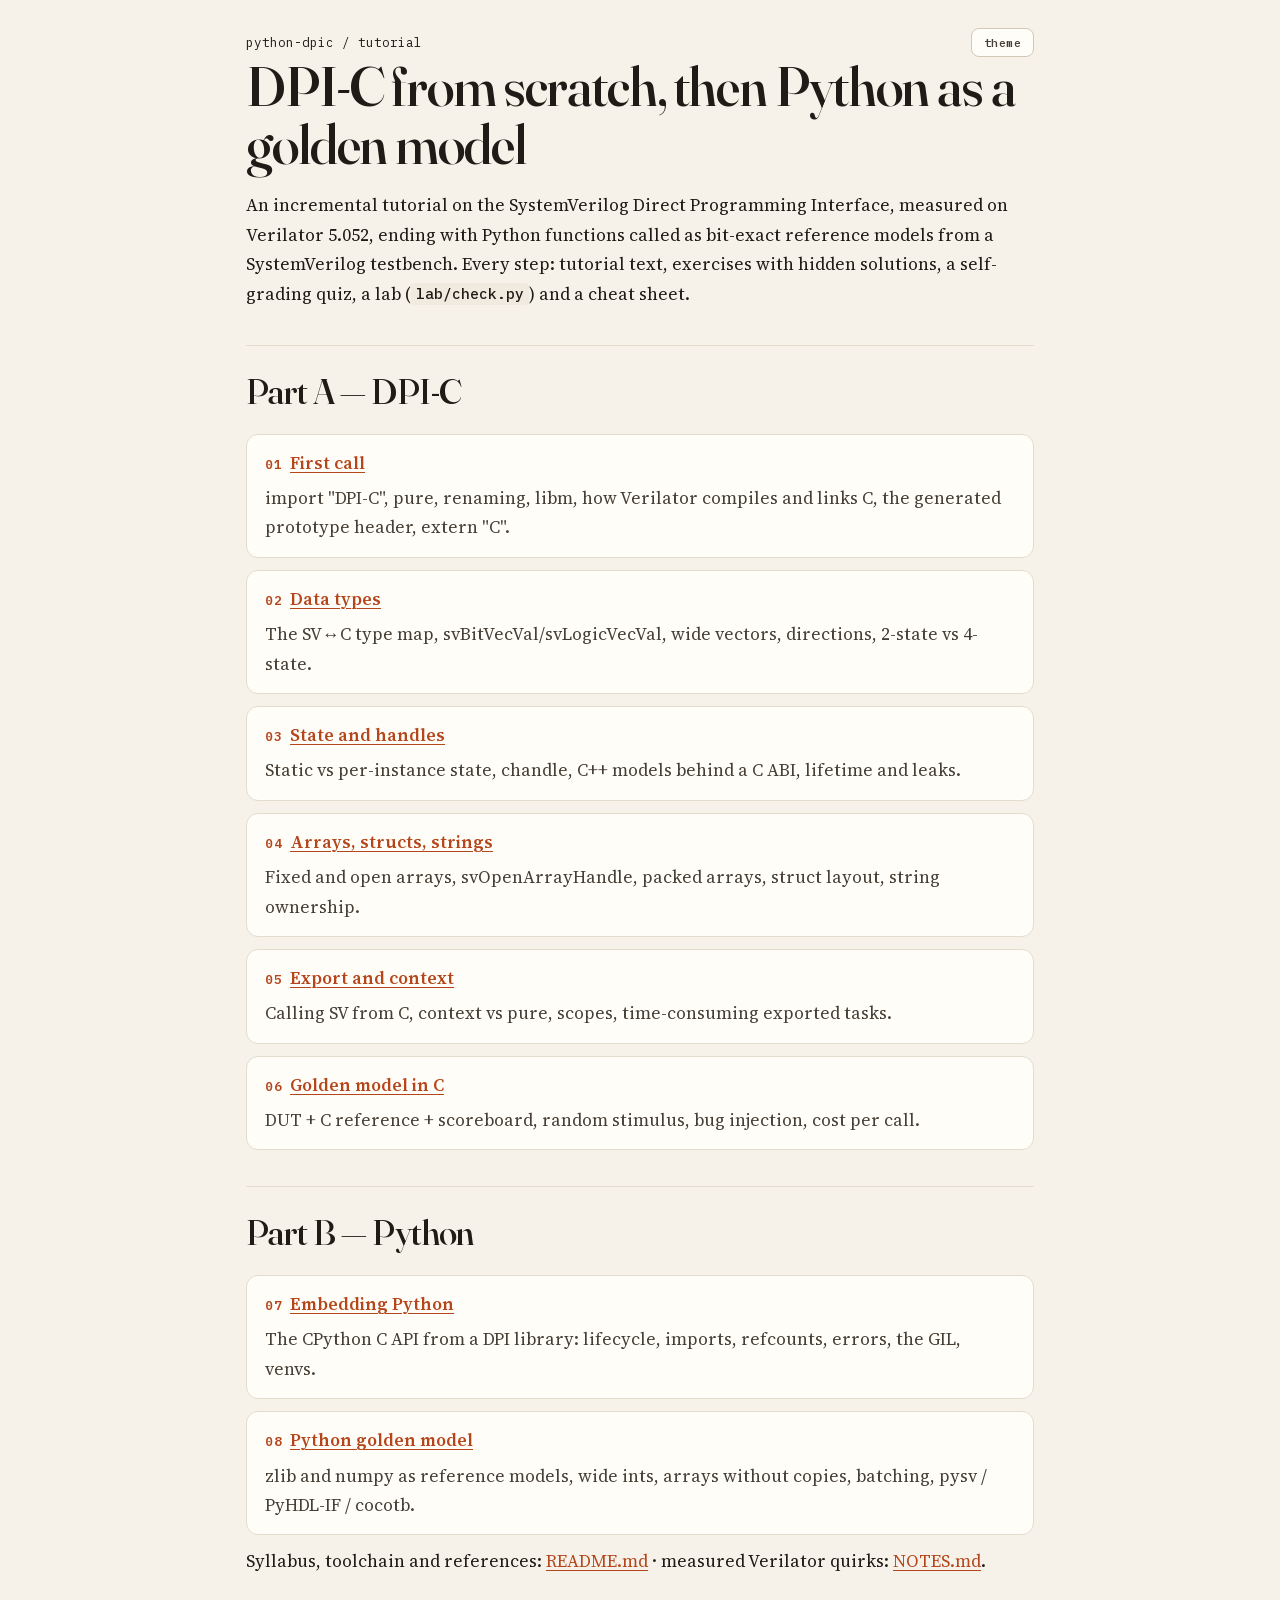
==== tutorial/index.html @ e1a7bfec "feat(tutorial): add incremental DPI-C and embedded Python golden model tutorial" ====
<!doctype html>
<html lang="en">
<head>
<meta charset="utf-8">
<meta name="viewport" content="width=device-width, initial-scale=1">
<title>DPI-C and Python</title>
<link rel="stylesheet" href="assets/guide.css">
<script>
try{var t=localStorage.getItem('theme');if(t)document.documentElement.dataset.theme=t}catch(e){}
function theme(){var r=document.documentElement,d=r.dataset.theme||(matchMedia('(prefers-color-scheme:dark)').matches?'dark':'light'),n=d==='dark'?'light':'dark';r.dataset.theme=n;try{localStorage.setItem('theme',n)}catch(e){}}
</script>
<style>
main{max-width:820px;margin:0 auto;padding:0 16px 64px}
.steps{list-style:none;padding:0;margin:0}
.steps li{border:1px solid var(--line);border-radius:12px;padding:14px 18px;margin:12px 0;background:var(--surface)}
.steps a{font-weight:600}
.steps .n{font-family:var(--font-mono);color:var(--acc);margin-right:8px}
.steps p{margin:6px 0 0;color:var(--ink-2)}
h2.part{margin-top:36px}
</style>
</head>
<body>
<main>
<div class="top"><span>python-dpic / tutorial</span><button type="button" onclick="theme()">theme</button></div>
<h1>DPI-C from scratch, then Python as a golden model</h1>
<p>An incremental tutorial on the SystemVerilog Direct Programming Interface, measured on Verilator 5.052,
ending with Python functions called as bit-exact reference models from a SystemVerilog testbench.
Every step: tutorial text, exercises with hidden solutions, a self-grading quiz, a lab
(<code>lab/check.py</code>) and a cheat sheet.</p>

<h2 class="part">Part A — DPI-C</h2>
<ol class="steps">
<li><span class="n">01</span><a href="01_first_call/guide.html">First call</a><p>import "DPI-C", pure, renaming, libm, how Verilator compiles and links C, the generated prototype header, extern "C".</p></li>
<li><span class="n">02</span><a href="02_data_types/guide.html">Data types</a><p>The SV↔C type map, svBitVecVal/svLogicVecVal, wide vectors, directions, 2-state vs 4-state.</p></li>
<li><span class="n">03</span><a href="03_state_and_handles/guide.html">State and handles</a><p>Static vs per-instance state, chandle, C++ models behind a C ABI, lifetime and leaks.</p></li>
<li><span class="n">04</span><a href="04_arrays_structs_strings/guide.html">Arrays, structs, strings</a><p>Fixed and open arrays, svOpenArrayHandle, packed arrays, struct layout, string ownership.</p></li>
<li><span class="n">05</span><a href="05_export_and_context/guide.html">Export and context</a><p>Calling SV from C, context vs pure, scopes, time-consuming exported tasks.</p></li>
<li><span class="n">06</span><a href="06_golden_model_c/guide.html">Golden model in C</a><p>DUT + C reference + scoreboard, random stimulus, bug injection, cost per call.</p></li>
</ol>

<h2 class="part">Part B — Python</h2>
<ol class="steps">
<li><span class="n">07</span><a href="07_embedding_python/guide.html">Embedding Python</a><p>The CPython C API from a DPI library: lifecycle, imports, refcounts, errors, the GIL, venvs.</p></li>
<li><span class="n">08</span><a href="08_python_golden_model/guide.html">Python golden model</a><p>zlib and numpy as reference models, wide ints, arrays without copies, batching, pysv / PyHDL-IF / cocotb.</p></li>
</ol>

<p>Syllabus, toolchain and references: <a href="README.md">README.md</a> · measured Verilator quirks: <a href="NOTES.md">NOTES.md</a>.</p>
</main>
</body>
</html>
---- tutorial/assets/guide.css ----
/* tutorial/assets/guide.css — shared visual system for the guides (copied from dd_work/study/assets) */
@import url('fonts/fonts.css');

/* ---------- tokens ---------- */
:root{
  --font-body:"Source Serif 4","Iowan Old Style","Palatino Linotype",Georgia,serif;
  --font-display:"Fraunces","Iowan Old Style",Georgia,serif;
  --font-mono:"IBM Plex Mono",ui-monospace,"SF Mono",Menlo,monospace;
  --font-dg:system-ui,-apple-system,"Segoe UI",Roboto,sans-serif;

  --bg:#f6f2ea; --surface:#fffdf8; --surface-2:#f0eadf; --ink:#1f1b16; --ink-2:#463f35; --muted:#776e61;
  --line:#e4dccd; --line-2:#d2c8b5;
  --acc:#b5461b; --acc-soft:#f5e1d3; --on-acc:#fffaf4;
  --trap:#b3261e; --trap-soft:#fae6e3;
  --fpga:#0e7065; --fpga-soft:#dcefeb;
  --asic:#3a4aa6; --asic-soft:#e4e7f6;
  --err:#8a6000; --err-soft:#f5ead0;
  /* diagrams */
  --d-ink:#3b352d; --d-fill:#fffdf8; --d-reg:#ece3d2; --d-acc:var(--acc); --d-acc-soft:var(--acc-soft);
  --d-2:var(--fpga); --d-2-soft:var(--fpga-soft); --d-3:var(--asic); --d-3-soft:var(--asic-soft);
  color-scheme:light;
}
@media (prefers-color-scheme:dark){
  :root:not([data-theme="light"]){
    --bg:#13110e; --surface:#1b1814; --surface-2:#231f1a; --ink:#ede6d9; --ink-2:#cfc5b4; --muted:#9a9080;
    --line:#2d2822; --line-2:#3c352c;
    --acc:#f08b5b; --acc-soft:#3b2417; --on-acc:#1a120c;
    --trap:#ff8f84; --trap-soft:#3a1916;
    --fpga:#5fc7b7; --fpga-soft:#12302b;
    --asic:#a3afff; --asic-soft:#1e2242;
    --err:#e6b54e; --err-soft:#33280f;
    --d-ink:#d8cfbf; --d-fill:#1b1814; --d-reg:#2e2820;
    color-scheme:dark;
  }
}
:root[data-theme="dark"]{
  --bg:#13110e; --surface:#1b1814; --surface-2:#231f1a; --ink:#ede6d9; --ink-2:#cfc5b4; --muted:#9a9080;
  --line:#2d2822; --line-2:#3c352c;
  --acc:#f08b5b; --acc-soft:#3b2417; --on-acc:#1a120c;
  --trap:#ff8f84; --trap-soft:#3a1916;
  --fpga:#5fc7b7; --fpga-soft:#12302b;
  --asic:#a3afff; --asic-soft:#1e2242;
  --err:#e6b54e; --err-soft:#33280f;
  --d-ink:#d8cfbf; --d-fill:#1b1814; --d-reg:#2e2820;
  color-scheme:dark;
}

/* ---------- base ---------- */
*{box-sizing:border-box}
html{scroll-behavior:smooth;scroll-padding-top:20px;-webkit-text-size-adjust:100%}
body{margin:0;background:var(--bg);color:var(--ink);font:400 17.5px/1.68 var(--font-body);
  font-optical-sizing:auto;text-rendering:optimizeLegibility;-webkit-font-smoothing:antialiased}
a{color:var(--acc);text-decoration-thickness:1px;text-underline-offset:3px}
a:hover{text-decoration-thickness:2px}
::selection{background:var(--acc-soft)}
b,strong{font-weight:620}
em{font-style:italic}
hr{border:0;border-top:1px solid var(--line);margin:48px 0}

/* ---------- layout ---------- */
.page{max-width:1180px;margin:0 auto;padding:0 16px 120px;display:grid;grid-template-columns:minmax(0,1fr)}
main{min-width:0;max-width:760px;width:100%;margin:0 auto}
@media (min-width:1100px){
  .page{grid-template-columns:232px minmax(0,760px);column-gap:72px;justify-content:center;padding-top:0}
  main{margin:0}
}

/* table of contents: <details class="toc"> — sticky on desktop, collapsible on mobile */
.toc{margin:20px 0 8px;border:1px solid var(--line);border-radius:12px;background:var(--surface);font-family:var(--font-mono);font-size:12.5px}
.toc>summary{list-style:none;cursor:pointer;padding:12px 16px;color:var(--ink-2);font-weight:600;letter-spacing:.08em;text-transform:uppercase;display:flex;justify-content:space-between}
.toc>summary::-webkit-details-marker{display:none}
.toc>summary::after{content:"+";color:var(--acc)}
.toc[open]>summary::after{content:"−"}
.toc nav{padding:0 16px 14px}
.toc ol{list-style:none;margin:0;padding:0}
.toc li{margin:0}
.toc a{display:block;padding:4px 0 4px 10px;border-left:2px solid transparent;color:var(--muted);text-decoration:none;line-height:1.35}
.toc a:hover{color:var(--ink)}
.toc a.on{color:var(--acc);border-left-color:var(--acc)}
.toc ol ol a{padding-left:22px;font-size:11.8px}
.toc .grp{margin-top:12px;padding-left:10px;color:var(--ink-2);font-weight:600;letter-spacing:.06em;text-transform:uppercase;font-size:11px}
@media (min-width:1100px){
  .toc{position:sticky;top:28px;align-self:start;max-height:calc(100vh - 56px);overflow:auto;margin-top:96px;
    border:0;background:transparent;scrollbar-width:thin}
  .toc[open]>summary{display:none}
  .toc nav{padding:0}
}

/* ---------- header ---------- */
.top{display:flex;justify-content:space-between;align-items:center;gap:12px;padding:28px 0 0;font-family:var(--font-mono);font-size:12.5px}
.top a{color:var(--muted);text-decoration:none}
.top a:hover{color:var(--acc)}
.kicker{font-family:var(--font-mono);font-size:12px;letter-spacing:.14em;text-transform:uppercase;color:var(--acc);margin:72px 0 14px}
h1{font-family:var(--font-display);font-weight:520;font-size:clamp(38px,6vw,56px);line-height:1.04;letter-spacing:-.02em;margin:0 0 18px;font-variation-settings:"opsz" 144}
.deck{font-size:20px;line-height:1.5;color:var(--ink-2);font-style:italic;margin:0 0 22px;max-width:62ch}
.meta{font-family:var(--font-mono);font-size:12.5px;color:var(--muted);display:flex;flex-wrap:wrap;gap:6px 18px;margin:0 0 8px}

/* ---------- headings ---------- */
h2{font-family:var(--font-display);font-weight:500;font-size:clamp(28px,4vw,36px);line-height:1.1;letter-spacing:-.015em;
  margin:104px 0 22px;padding-top:26px;border-top:1px solid var(--line);font-variation-settings:"opsz" 96}
h2 .no{display:block;font-family:var(--font-mono);font-size:12px;font-weight:500;letter-spacing:.14em;color:var(--acc);margin-bottom:10px;text-transform:uppercase}
h3{font-family:var(--font-display);font-weight:540;font-size:24px;line-height:1.2;letter-spacing:-.01em;margin:60px 0 12px;font-variation-settings:"opsz" 48}
h3 .no{font-family:var(--font-mono);font-size:13px;color:var(--acc);font-weight:500;margin-right:10px;letter-spacing:.04em}
h4{font-family:var(--font-mono);font-size:12.5px;font-weight:600;letter-spacing:.1em;text-transform:uppercase;color:var(--ink-2);margin:34px 0 8px}
p{margin:0 0 16px}
.lead{font-size:19.5px;line-height:1.6;color:var(--ink)}
.lead::first-letter{font-family:var(--font-display);float:left;font-size:3.3em;line-height:.9;padding:6px 10px 0 0;color:var(--acc)}
.muted{color:var(--muted)}
ul,ol{padding-left:1.35em;margin:0 0 16px}
li{margin:4px 0}
li::marker{color:var(--muted)}

/* ---------- code ---------- */
code{font:500 .84em/1.4 var(--font-mono);background:var(--surface-2);border-radius:4px;padding:.1em .35em}
pre{font:13.5px/1.55 var(--font-mono);background:var(--surface);border:1px solid var(--line);border-radius:10px;padding:16px 18px;overflow-x:auto;margin:18px 0}
pre code{background:none;padding:0;font:inherit}

/* ---------- KaTeX ---------- */
.katex{font-size:1.06em}
.katex-display{margin:20px 0;padding:6px 2px;overflow-x:auto;overflow-y:hidden;text-align:center}
.katex-display>.katex{text-align:center}
.eq{background:var(--surface);border:1px solid var(--line);border-radius:12px;padding:6px 18px;margin:22px 0}
.eq .katex-display{margin:10px 0}
.eq .read{font-size:15.5px;color:var(--ink-2);border-top:1px dashed var(--line-2);padding:10px 0 8px;margin:0}

/* ---------- callouts ---------- */
.callout,p.hv{position:relative;margin:24px 0;padding:16px 20px 14px;border-radius:0 12px 12px 0;border-left:3px solid var(--c,var(--acc));background:var(--c-soft,var(--acc-soft))}
.callout::before,p.hv::before{content:var(--c-label,"Key idea");display:block;font-family:var(--font-mono);font-size:11px;font-weight:600;
  letter-spacing:.14em;text-transform:uppercase;color:var(--c,var(--acc));margin-bottom:6px}
.callout>:last-child{margin-bottom:0}
.callout.hv,p.hv{--c:var(--acc);--c-soft:var(--acc-soft);--c-label:"Key idea"}
.callout.trap{--c:var(--trap);--c-soft:var(--trap-soft);--c-label:"Pitfall"}
.callout.fpga{--c:var(--fpga);--c-soft:var(--fpga-soft);--c-label:"In FPGA"}
.callout.asic{--c:var(--asic);--c-soft:var(--asic-soft);--c-label:"In ASIC"}
.callout.errata{--c:var(--err);--c-soft:var(--err-soft);--c-label:"Book erratum"}
.callout.note{--c:var(--muted);--c-soft:var(--surface-2);--c-label:"Note"}

/* ---------- cards and answers ---------- */
.q{background:var(--surface);border:1px solid var(--line);border-radius:14px;padding:20px 24px;margin:16px 0}
.q>p:first-child{margin-top:0}
.q>:last-child{margin-bottom:0}
.n{font-family:var(--font-mono);font-size:13px;font-weight:600;color:var(--acc);margin-right:10px;letter-spacing:.04em}
details{margin-top:12px}
main details>summary{cursor:pointer;display:inline-flex;align-items:center;gap:8px;padding:5px 14px 5px 12px;border-radius:999px;border:1px solid var(--line-2);
  color:var(--ink-2);font:500 12.5px/1.6 var(--font-mono);letter-spacing:.04em;list-style:none;user-select:none;transition:background .15s,color .15s,border-color .15s}
main details>summary::-webkit-details-marker{display:none}
main details>summary::before{content:"";width:6px;height:6px;border-right:1.5px solid currentColor;border-bottom:1.5px solid currentColor;transform:rotate(-45deg);transition:transform .15s}
main details>summary:hover{border-color:var(--acc);color:var(--acc)}
main details[open]>summary{background:var(--acc);border-color:var(--acc);color:var(--on-acc)}
main details[open]>summary::before{transform:rotate(45deg)}
.a{background:var(--surface-2);border-radius:10px;padding:16px 20px;margin-top:12px;animation:reveal .22s ease}
.a>:last-child{margin-bottom:0}
@keyframes reveal{from{opacity:0;transform:translateY(-3px)}to{opacity:1}}
@media (prefers-reduced-motion:reduce){.a{animation:none}html{scroll-behavior:auto}}

.tools{display:flex;gap:8px;flex-wrap:wrap;margin:18px 0 0}
button{font:500 12px var(--font-mono);letter-spacing:.04em;background:var(--surface);border:1px solid var(--line-2);color:var(--ink-2);border-radius:8px;padding:6px 12px;cursor:pointer}
button:hover{border-color:var(--acc);color:var(--acc)}

/* ---------- tables ---------- */
.tbl{overflow-x:auto;margin:18px 0 22px;border:1px solid var(--line);border-radius:12px;background:var(--surface)}
table{border-collapse:collapse;width:100%;font-size:15px;line-height:1.45}
th,td{padding:9px 12px;text-align:left;vertical-align:top;border-bottom:1px solid var(--line)}
tr:last-child td{border-bottom:0}
th{font:600 11.5px/1.4 var(--font-mono);letter-spacing:.08em;text-transform:uppercase;color:var(--muted);background:var(--surface-2)}
td.num,th.num{text-align:right;font-variant-numeric:tabular-nums}
.tag{display:inline-block;font:600 11px/1.6 var(--font-mono);letter-spacing:.06em;padding:0 7px;border-radius:5px;white-space:nowrap;background:var(--surface-2);color:var(--ink-2)}
.tag.deep{background:var(--acc);color:var(--on-acc)}
.tag.skim{background:var(--acc-soft);color:var(--acc)}
.tag.ref{background:var(--asic-soft);color:var(--asic)}
.tag.skip{color:var(--muted)}

/* ---------- figures / SVG ---------- */
figure.fig{margin:34px 0 30px}
figure.fig>svg{display:block;width:100%;height:auto;max-width:var(--w,100%);margin:0 auto}
figure.fig figcaption{margin-top:12px;font-size:14.5px;line-height:1.5;color:var(--muted)}
figure.fig figcaption b{font:600 12px var(--font-mono);letter-spacing:.02em;color:var(--ink-2);margin-right:8px}
@media (min-width:1100px){figure.fig.wide{margin-left:-40px;margin-right:-40px}}
@media (max-width:640px){figure.fig.wide{overflow-x:auto;-webkit-overflow-scrolling:touch}figure.fig.wide>svg{min-width:600px}figure.fig.wide figcaption{position:sticky;left:0;max-width:calc(100vw - 32px)}}

svg.dg{font-family:var(--font-dg);font-size:13px;color:var(--d-ink);overflow:visible}
.dg text{fill:var(--d-ink)}
.dg .lbl{font-size:14px;font-weight:600;text-anchor:middle;dominant-baseline:central}
.dg .t{font:500 12px var(--font-mono);fill:var(--muted)}
.dg .note{font-size:12.5px;fill:var(--muted)}
.dg .ttl{font:600 11.5px var(--font-mono);letter-spacing:.06em;fill:var(--muted)}
.dg .mid{text-anchor:middle}
.dg .end{text-anchor:end}
.dg .cen{dominant-baseline:central}
.dg .hotx{fill:var(--d-acc);font-weight:600}
.dg .node{fill:var(--d-fill);stroke:var(--d-ink);stroke-width:1.5}
.dg .node.hot{fill:var(--d-acc-soft);stroke:var(--d-acc);stroke-width:2.2}
.dg .box{fill:var(--d-fill);stroke:var(--d-ink);stroke-width:1.3}
.dg .box.soft{fill:var(--surface-2);stroke:var(--line-2)}
.dg .box.hot{fill:var(--d-acc-soft);stroke:var(--d-acc);stroke-width:2}
.dg .reg{fill:var(--d-reg);stroke:var(--d-ink);stroke-width:1.3}
.dg .reg.hot{stroke:var(--d-acc);stroke-width:2}
.dg .e{fill:none;stroke:var(--d-ink);stroke-width:1.4}
.dg .e.hot{stroke:var(--d-acc);stroke-width:2.3}
.dg .e.dash{stroke-dasharray:5 4}
.dg .e.faint{stroke:var(--line-2)}
.dg .dot{fill:var(--d-ink)}
.dg .dot.hot{fill:var(--d-acc)}
.dg .grid{stroke:var(--line);stroke-width:1}
.dg .s0{fill:var(--d-acc-soft);stroke:var(--d-acc)}
.dg .s1{fill:var(--d-2-soft);stroke:var(--d-2)}
.dg .s2{fill:var(--d-3-soft);stroke:var(--d-3)}
.dg .ghost{fill:none;stroke:var(--line-2);stroke-dasharray:3 3}
.dg .c0{fill:var(--d-acc)} .dg .c1{fill:var(--d-2)} .dg .c2{fill:var(--d-3)}
.dg-defs{position:absolute;width:0;height:0;overflow:hidden}
.dg-defs .ah{fill:var(--d-ink)}
.dg-defs .ah-acc{fill:var(--d-acc)}
.dg-defs .ah-2{fill:var(--d-2)}

/* ---------- utilities ---------- */
.two{display:grid;gap:16px}
@media (min-width:700px){.two{grid-template-columns:1fr 1fr}}
.kbd{font-family:var(--font-mono);font-size:.85em}
.foot{margin-top:96px;padding-top:20px;border-top:1px solid var(--line);font-family:var(--font-mono);font-size:12px;color:var(--muted)}

/* ---------- timing / STA (STA diagram components) ---------- */
.dg .wv{fill:none;stroke:var(--d-ink);stroke-width:1.8}
.dg .wv.L,.dg .e.L{stroke:var(--d-2);stroke-width:1.8}
.dg .wv.C,.dg .e.C{stroke:var(--d-3);stroke-width:1.8}
.dg .bus{fill:var(--d-fill);stroke:var(--d-ink);stroke-width:1.4}
.dg .bus.new{fill:var(--d-2-soft);stroke:var(--d-2)}
.dg .xz{fill:var(--line-2);stroke:var(--muted);stroke-width:1;opacity:.7}
.dg .win{fill:var(--d-acc-soft);fill-opacity:.6;stroke:var(--d-acc);stroke-width:1;stroke-dasharray:3 2}
.dg .unc{fill:var(--surface-2);fill-opacity:.6;stroke:var(--muted);stroke-width:1;stroke-dasharray:2 2}
.dg .req{stroke:var(--d-acc);stroke-width:1.8;stroke-dasharray:6 3}
.dg .guide{stroke:var(--muted);stroke-width:1;stroke-dasharray:2 3;opacity:.8}
.dg .slk{stroke:var(--d-acc);stroke-width:1.8}
.dg .slk.bad{stroke:var(--trap)}
.dg .dimn{stroke:var(--muted);stroke-width:1.1}
.dg .Lx{fill:var(--d-2);font-weight:600}
.dg .Cx{fill:var(--d-3);font-weight:600}
.dg .badx{fill:var(--trap);font-weight:600}
.dg .reg.virt{stroke-dasharray:4 3;fill:none}
.dg .ckb{fill:var(--d-fill);stroke:var(--d-ink);stroke-width:1.3}
.dg .ckb.L{stroke:var(--d-2)}
.dg .ckb.C{stroke:var(--d-3)}
.dg .bar{fill:var(--d-3-soft);stroke:var(--d-3)}
.dg .bar.bad{fill:var(--trap-soft);stroke:var(--trap)}
.dg .brk{stroke:var(--bg);stroke-width:7}
.dg-defs .ah-3{fill:var(--d-3)}
.dg-defs .ah-bad{fill:var(--trap)}
.dg-defs .ah-mut{fill:var(--muted)}
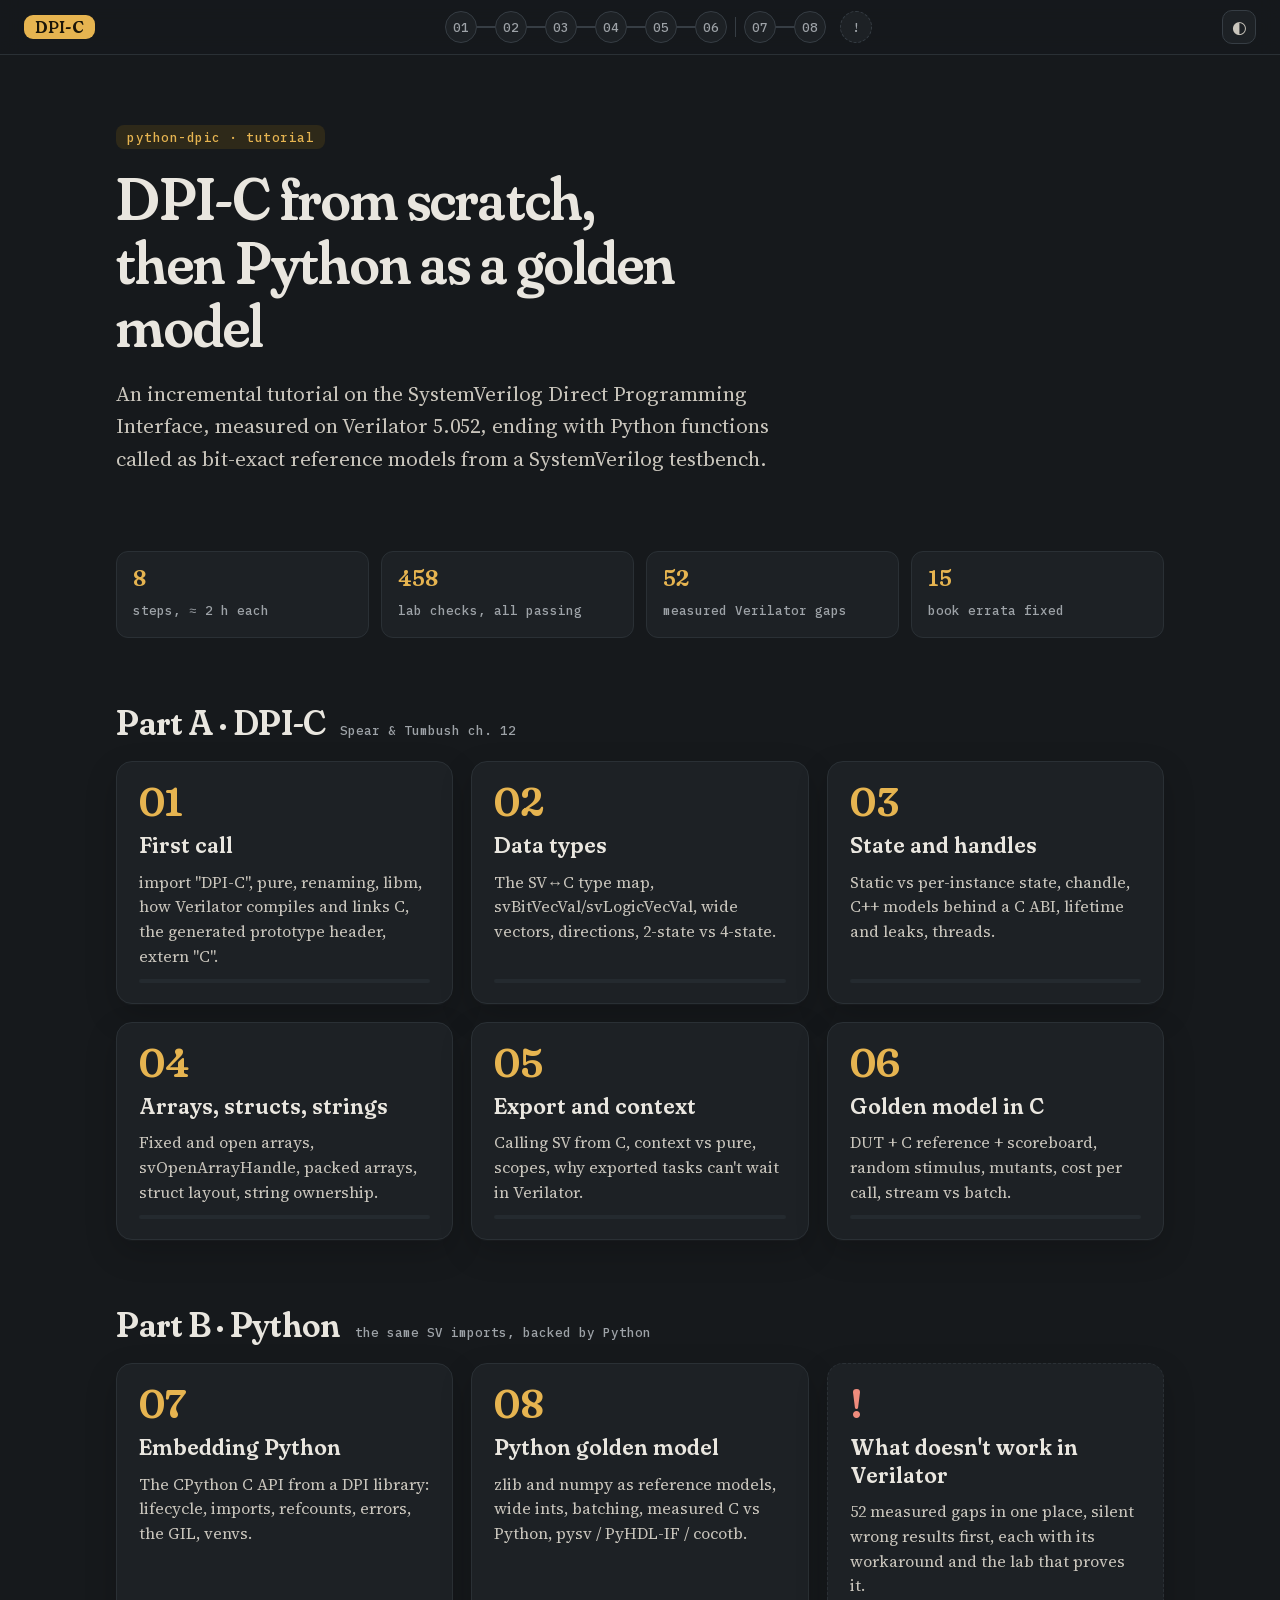
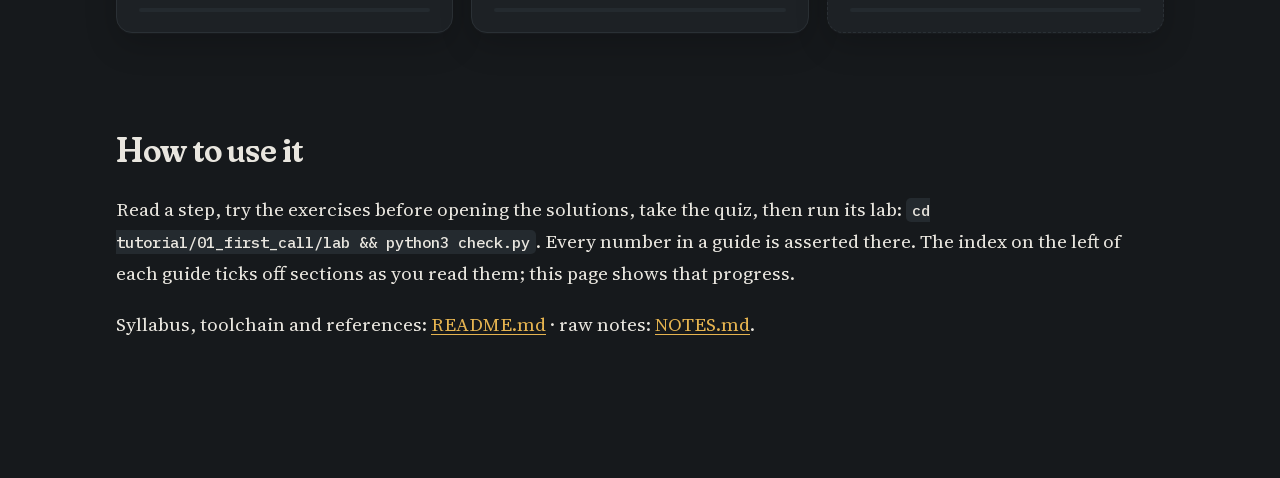
==== commit 23548dfe: "feat(tutorial): night-study design, Verilator gaps page and LRM review" ====
--- a/tutorial/index.html
+++ b/tutorial/index.html
@@ -5,46 +5,84 @@
 <meta name="viewport" content="width=device-width, initial-scale=1">
 <title>DPI-C and Python</title>
 <link rel="stylesheet" href="assets/guide.css">
-<script>
-try{var t=localStorage.getItem('theme');if(t)document.documentElement.dataset.theme=t}catch(e){}
-function theme(){var r=document.documentElement,d=r.dataset.theme||(matchMedia('(prefers-color-scheme:dark)').matches?'dark':'light'),n=d==='dark'?'light':'dark';r.dataset.theme=n;try{localStorage.setItem('theme',n)}catch(e){}}
-</script>
+<script>try{var t=localStorage.getItem('dpic-theme');if(t)document.documentElement.dataset.theme=t}catch(e){}</script>
+<script defer src="assets/guide.js"></script>
 <style>
-main{max-width:820px;margin:0 auto;padding:0 16px 64px}
-.steps{list-style:none;padding:0;margin:0}
-.steps li{border:1px solid var(--line);border-radius:12px;padding:14px 18px;margin:12px 0;background:var(--surface)}
-.steps a{font-weight:600}
-.steps .n{font-family:var(--font-mono);color:var(--acc);margin-right:8px}
-.steps p{margin:6px 0 0;color:var(--ink-2)}
-h2.part{margin-top:36px}
+.home{max-width:1080px;margin:0 auto;padding:0 16px 120px}
+.home .hero{padding:64px 0 24px}
+.home h1{max-width:16ch}
+.part{display:flex;align-items:baseline;gap:14px;margin:64px 0 18px}
+.part h2{margin:0}
+.part span{font:500 12.5px var(--font-mono);color:var(--muted)}
+.cards{display:grid;grid-template-columns:repeat(auto-fill,minmax(300px,1fr));gap:18px}
+.card{display:flex;flex-direction:column;gap:10px;padding:20px 22px;background:var(--surface);border:1px solid var(--line);border-radius:16px;
+  text-decoration:none;color:var(--ink);box-shadow:var(--shadow);transition:transform .15s,border-color .15s}
+.card:hover{transform:translateY(-3px);border-color:var(--acc)}
+.card .top{display:flex;justify-content:space-between;align-items:center;margin:0}
+.card .num{font:600 40px/1 var(--font-display);font-variation-settings:"SOFT" 100;color:var(--acc)}
+.card .pct{font:500 12px var(--font-mono);color:var(--muted)}
+.card .pct.done{color:var(--ok)}
+.card h3{margin:0;font-size:22px}
+.card p{margin:0;font-size:16px;line-height:1.55;color:var(--ink-2)}
+.card .bar{height:4px;border-radius:4px;background:var(--surface-2);overflow:hidden;margin-top:auto}
+.card .bar b{display:block;height:100%;width:0;background:var(--ok)}
+.card.gaps{border-style:dashed}
+.card.gaps .num{color:var(--trap)}
+.facts{display:grid;grid-template-columns:repeat(auto-fit,minmax(220px,1fr));gap:12px;margin:28px 0 0}
+.facts div{background:var(--surface);border:1px solid var(--line);border-radius:12px;padding:12px 16px}
+.facts b{display:block;font:600 22px var(--font-display);font-variation-settings:"SOFT" 100;color:var(--acc)}
+.facts span{font:500 12.5px var(--font-mono);color:var(--muted)}
+.how{margin-top:64px}
 </style>
 </head>
 <body>
-<main>
-<div class="top"><span>python-dpic / tutorial</span><button type="button" onclick="theme()">theme</button></div>
+<div class="home">
+<main style="max-width:none">
+<p class="kicker">python-dpic · tutorial</p>
 <h1>DPI-C from scratch, then Python as a golden model</h1>
-<p>An incremental tutorial on the SystemVerilog Direct Programming Interface, measured on Verilator 5.052,
-ending with Python functions called as bit-exact reference models from a SystemVerilog testbench.
-Every step: tutorial text, exercises with hidden solutions, a self-grading quiz, a lab
-(<code>lab/check.py</code>) and a cheat sheet.</p>
+<p class="deck">An incremental tutorial on the SystemVerilog Direct Programming Interface, measured on Verilator 5.052, ending with Python functions called as bit-exact reference models from a SystemVerilog testbench.</p>
+<div class="facts">
+  <div><b>8</b><span>steps, ≈ 2 h each</span></div>
+  <div><b>458</b><span>lab checks, all passing</span></div>
+  <div><b>52</b><span>measured Verilator gaps</span></div>
+  <div><b>15</b><span>book errata fixed</span></div>
+</div>
 
-<h2 class="part">Part A — DPI-C</h2>
-<ol class="steps">
-<li><span class="n">01</span><a href="01_first_call/guide.html">First call</a><p>import "DPI-C", pure, renaming, libm, how Verilator compiles and links C, the generated prototype header, extern "C".</p></li>
-<li><span class="n">02</span><a href="02_data_types/guide.html">Data types</a><p>The SV↔C type map, svBitVecVal/svLogicVecVal, wide vectors, directions, 2-state vs 4-state.</p></li>
-<li><span class="n">03</span><a href="03_state_and_handles/guide.html">State and handles</a><p>Static vs per-instance state, chandle, C++ models behind a C ABI, lifetime and leaks.</p></li>
-<li><span class="n">04</span><a href="04_arrays_structs_strings/guide.html">Arrays, structs, strings</a><p>Fixed and open arrays, svOpenArrayHandle, packed arrays, struct layout, string ownership.</p></li>
-<li><span class="n">05</span><a href="05_export_and_context/guide.html">Export and context</a><p>Calling SV from C, context vs pure, scopes, time-consuming exported tasks.</p></li>
-<li><span class="n">06</span><a href="06_golden_model_c/guide.html">Golden model in C</a><p>DUT + C reference + scoreboard, random stimulus, bug injection, cost per call.</p></li>
-</ol>
+<div class="part"><h2>Part A · DPI-C</h2><span>Spear &amp; Tumbush ch. 12</span></div>
+<div class="cards">
+  <a class="card" href="01_first_call/guide.html"><div class="top"><span class="num">01</span><span class="pct"></span></div><h3>First call</h3><p>import "DPI-C", pure, renaming, libm, how Verilator compiles and links C, the generated prototype header, extern "C".</p><div class="bar"><b></b></div></a>
+  <a class="card" href="02_data_types/guide.html"><div class="top"><span class="num">02</span><span class="pct"></span></div><h3>Data types</h3><p>The SV↔C type map, svBitVecVal/svLogicVecVal, wide vectors, directions, 2-state vs 4-state.</p><div class="bar"><b></b></div></a>
+  <a class="card" href="03_state_and_handles/guide.html"><div class="top"><span class="num">03</span><span class="pct"></span></div><h3>State and handles</h3><p>Static vs per-instance state, chandle, C++ models behind a C ABI, lifetime and leaks, threads.</p><div class="bar"><b></b></div></a>
+  <a class="card" href="04_arrays_structs_strings/guide.html"><div class="top"><span class="num">04</span><span class="pct"></span></div><h3>Arrays, structs, strings</h3><p>Fixed and open arrays, svOpenArrayHandle, packed arrays, struct layout, string ownership.</p><div class="bar"><b></b></div></a>
+  <a class="card" href="05_export_and_context/guide.html"><div class="top"><span class="num">05</span><span class="pct"></span></div><h3>Export and context</h3><p>Calling SV from C, context vs pure, scopes, why exported tasks can't wait in Verilator.</p><div class="bar"><b></b></div></a>
+  <a class="card" href="06_golden_model_c/guide.html"><div class="top"><span class="num">06</span><span class="pct"></span></div><h3>Golden model in C</h3><p>DUT + C reference + scoreboard, random stimulus, mutants, cost per call, stream vs batch.</p><div class="bar"><b></b></div></a>
+</div>
 
-<h2 class="part">Part B — Python</h2>
-<ol class="steps">
-<li><span class="n">07</span><a href="07_embedding_python/guide.html">Embedding Python</a><p>The CPython C API from a DPI library: lifecycle, imports, refcounts, errors, the GIL, venvs.</p></li>
-<li><span class="n">08</span><a href="08_python_golden_model/guide.html">Python golden model</a><p>zlib and numpy as reference models, wide ints, arrays without copies, batching, pysv / PyHDL-IF / cocotb.</p></li>
-</ol>
+<div class="part"><h2>Part B · Python</h2><span>the same SV imports, backed by Python</span></div>
+<div class="cards">
+  <a class="card" href="07_embedding_python/guide.html"><div class="top"><span class="num">07</span><span class="pct"></span></div><h3>Embedding Python</h3><p>The CPython C API from a DPI library: lifecycle, imports, refcounts, errors, the GIL, venvs.</p><div class="bar"><b></b></div></a>
+  <a class="card" href="08_python_golden_model/guide.html"><div class="top"><span class="num">08</span><span class="pct"></span></div><h3>Python golden model</h3><p>zlib and numpy as reference models, wide ints, batching, measured C vs Python, pysv / PyHDL-IF / cocotb.</p><div class="bar"><b></b></div></a>
+  <a class="card gaps" href="verilator_gaps.html"><div class="top"><span class="num">!</span><span class="pct"></span></div><h3>What doesn't work in Verilator</h3><p>52 measured gaps in one place, silent wrong results first, each with its workaround and the lab that proves it.</p><div class="bar"><b></b></div></a>
+</div>
 
-<p>Syllabus, toolchain and references: <a href="README.md">README.md</a> · measured Verilator quirks: <a href="NOTES.md">NOTES.md</a>.</p>
+<div class="how">
+<h2>How to use it</h2>
+<p>Read a step, try the exercises before opening the solutions, take the quiz, then run its lab: <code>cd tutorial/01_first_call/lab &amp;&amp; python3 check.py</code>. Every number in a guide is asserted there. The index on the left of each guide ticks off sections as you read them; this page shows that progress.</p>
+<p>Syllabus, toolchain and references: <a href="README.md">README.md</a> · raw notes: <a href="NOTES.md">NOTES.md</a>.</p>
+</div>
 </main>
+</div>
+<script>
+document.querySelectorAll('.card').forEach(function (c) {
+  var href = c.getAttribute('href'), parts = href.split('/'), key = 'dpic-seen:' + (parts.length > 1 ? parts[0] : 'tutorial') + '/' + parts[parts.length - 1];
+  var seen = {}; try { seen = JSON.parse(localStorage.getItem(key) || '{}') || {}; } catch (e) {}
+  var total = 0; try { total = +localStorage.getItem(key.replace('dpic-seen:', 'dpic-total:')) || 0; } catch (e) {}
+  var n = Object.keys(seen).length;
+  if (!n || !total) return;
+  var pct = Math.min(100, Math.round(100 * n / total));
+  c.querySelector('.bar b').style.width = pct + '%';
+  var p = c.querySelector('.pct'); p.textContent = pct >= 100 ? 'read ✓' : pct + '% read'; if (pct >= 100) p.classList.add('done');
+});
+</script>
 </body>
 </html>
--- a/tutorial/assets/guide.css
+++ b/tutorial/assets/guide.css
@@ -1,202 +1,244 @@
-/* tutorial/assets/guide.css — shared visual system for the guides (copied from dd_work/study/assets) */
+/* tutorial/assets/guide.css — "Night study" visual system (dark first, light on toggle).
+   Fraunces Soft headings, Source Serif 4 body, IBM Plex Mono code; slate surfaces, amber as the only strong accent.
+   Works with the guide markup (toc, kicker/h1/deck, h2 .no, .q, details/.a, callouts, .tbl, figure.fig, svg.dg)
+   and with the chrome that guide.js injects (top bar, hero number, code headers, pager). */
 @import url('fonts/fonts.css');
-
-/* ---------- tokens ---------- */
+@import url('fonts/fraunces-soft.css');
+
+/* ---------- tokens: dark is the default ---------- */
 :root{
-  --font-body:"Source Serif 4","Iowan Old Style","Palatino Linotype",Georgia,serif;
-  --font-display:"Fraunces","Iowan Old Style",Georgia,serif;
+  --font-body:"Source Serif 4","Iowan Old Style",Georgia,serif;
+  --font-display:"Fraunces Soft","Fraunces",Georgia,serif;
   --font-mono:"IBM Plex Mono",ui-monospace,"SF Mono",Menlo,monospace;
-  --font-dg:system-ui,-apple-system,"Segoe UI",Roboto,sans-serif;
-
-  --bg:#f6f2ea; --surface:#fffdf8; --surface-2:#f0eadf; --ink:#1f1b16; --ink-2:#463f35; --muted:#776e61;
-  --line:#e4dccd; --line-2:#d2c8b5;
-  --acc:#b5461b; --acc-soft:#f5e1d3; --on-acc:#fffaf4;
-  --trap:#b3261e; --trap-soft:#fae6e3;
-  --fpga:#0e7065; --fpga-soft:#dcefeb;
-  --asic:#3a4aa6; --asic-soft:#e4e7f6;
-  --err:#8a6000; --err-soft:#f5ead0;
-  /* diagrams */
-  --d-ink:#3b352d; --d-fill:#fffdf8; --d-reg:#ece3d2; --d-acc:var(--acc); --d-acc-soft:var(--acc-soft);
+  --font-dg:"IBM Plex Mono",ui-monospace,monospace;
+
+  --bg:#16191c; --surface:#1d2125; --surface-2:#242a2f; --ink:#e9e6df; --ink-2:#c9c5bc; --muted:#9ea3a8;
+  --line:#2a3035; --line-2:#363d44;
+  --acc:#e6b450; --acc-soft:#2e2919; --on-acc:#1a1508; --hl:rgba(230,180,80,.25);
+  --trap:#ef8c7d; --trap-soft:#2b1e1d;
+  --fpga:#5fbfae; --fpga-soft:#182725;
+  --asic:#9db4ff; --asic-soft:#1c2436;
+  --err:#f2a65a; --err-soft:#2d2216;
+  --ok:#5fbfae; --bad:#ef8c7d;
+  --code-bg:#272822; --code-head:#1e1f1c; --code-ink:#f8f8f2; --code-k:#f92672; --code-c:#75715e; --code-line:#3a3b34;
+  --d-ink:#d4d0c7; --d-fill:#1d2125; --d-reg:#272d33; --d-acc:var(--acc); --d-acc-soft:var(--acc-soft);
   --d-2:var(--fpga); --d-2-soft:var(--fpga-soft); --d-3:var(--asic); --d-3-soft:var(--asic-soft);
+  --shadow:0 1px 0 rgba(255,255,255,.02), 0 12px 32px rgba(0,0,0,.18);
+  color-scheme:dark;
+}
+:root[data-theme="light"]{
+  --bg:#f6f4ef; --surface:#fffefb; --surface-2:#f1ece0; --ink:#1d1f22; --ink-2:#3d4148; --muted:#5f646b;
+  --line:#e3dfd5; --line-2:#d3cec2;
+  --acc:#a8730f; --acc-soft:#f6ead0; --on-acc:#fff; --hl:rgba(230,180,80,.38);
+  --trap:#c2503f; --trap-soft:#fbefec;
+  --fpga:#2f8a7c; --fpga-soft:#e3f3f0;
+  --asic:#3a55b0; --asic-soft:#e8edfb;
+  --err:#b5651d; --err-soft:#fbefe2;
+  --ok:#2f8a7c; --bad:#c2503f;
+  --code-bg:#272822; --code-head:#1e1f1c; --code-ink:#f8f8f2; --code-k:#f92672; --code-c:#75715e; --code-line:#3a3b34;
+  --d-ink:#3b3f45; --d-fill:#fffefb; --d-reg:#efe9dc;
+  --shadow:0 1px 2px rgba(40,30,10,.04), 0 10px 28px rgba(40,30,10,.06);
   color-scheme:light;
-}
-@media (prefers-color-scheme:dark){
-  :root:not([data-theme="light"]){
-    --bg:#13110e; --surface:#1b1814; --surface-2:#231f1a; --ink:#ede6d9; --ink-2:#cfc5b4; --muted:#9a9080;
-    --line:#2d2822; --line-2:#3c352c;
-    --acc:#f08b5b; --acc-soft:#3b2417; --on-acc:#1a120c;
-    --trap:#ff8f84; --trap-soft:#3a1916;
-    --fpga:#5fc7b7; --fpga-soft:#12302b;
-    --asic:#a3afff; --asic-soft:#1e2242;
-    --err:#e6b54e; --err-soft:#33280f;
-    --d-ink:#d8cfbf; --d-fill:#1b1814; --d-reg:#2e2820;
-    color-scheme:dark;
-  }
-}
-:root[data-theme="dark"]{
-  --bg:#13110e; --surface:#1b1814; --surface-2:#231f1a; --ink:#ede6d9; --ink-2:#cfc5b4; --muted:#9a9080;
-  --line:#2d2822; --line-2:#3c352c;
-  --acc:#f08b5b; --acc-soft:#3b2417; --on-acc:#1a120c;
-  --trap:#ff8f84; --trap-soft:#3a1916;
-  --fpga:#5fc7b7; --fpga-soft:#12302b;
-  --asic:#a3afff; --asic-soft:#1e2242;
-  --err:#e6b54e; --err-soft:#33280f;
-  --d-ink:#d8cfbf; --d-fill:#1b1814; --d-reg:#2e2820;
-  color-scheme:dark;
 }
 
 /* ---------- base ---------- */
 *{box-sizing:border-box}
-html{scroll-behavior:smooth;scroll-padding-top:20px;-webkit-text-size-adjust:100%}
-body{margin:0;background:var(--bg);color:var(--ink);font:400 17.5px/1.68 var(--font-body);
+html{scroll-behavior:smooth;scroll-padding-top:76px;-webkit-text-size-adjust:100%}
+body{margin:0;background:var(--bg);color:var(--ink);font:400 19px/1.7 var(--font-body);
   font-optical-sizing:auto;text-rendering:optimizeLegibility;-webkit-font-smoothing:antialiased}
 a{color:var(--acc);text-decoration-thickness:1px;text-underline-offset:3px}
 a:hover{text-decoration-thickness:2px}
-::selection{background:var(--acc-soft)}
-b,strong{font-weight:620}
-em{font-style:italic}
+::selection{background:var(--hl)}
+b,strong{font-weight:600}
 hr{border:0;border-top:1px solid var(--line);margin:48px 0}
+p{margin:0 0 18px}
+ul,ol{padding-left:1.35em;margin:0 0 18px}
+li{margin:5px 0}
+li::marker{color:var(--muted)}
+.muted{color:var(--muted)}
+
+/* ---------- top bar (injected by guide.js) ---------- */
+.gbar{position:sticky;top:0;z-index:20;display:flex;align-items:center;gap:16px;padding:10px 24px;
+  background:color-mix(in srgb,var(--bg) 86%,transparent);backdrop-filter:blur(10px);-webkit-backdrop-filter:blur(10px);border-bottom:1px solid var(--line)}
+.gbar .logo{font:600 16px var(--font-display);font-variation-settings:"SOFT" 100;background:var(--acc);color:var(--on-acc);border-radius:9px;padding:2px 11px;text-decoration:none}
+.gbar .map{display:flex;align-items:center;margin:0 auto}
+.gbar .map a{width:32px;height:32px;border-radius:50%;border:1.5px solid var(--line-2);display:grid;place-items:center;
+  font:500 12.5px var(--font-mono);color:var(--muted);text-decoration:none;background:var(--surface);transition:transform .15s,border-color .15s}
+.gbar .map a:hover{transform:translateY(-2px);border-color:var(--acc);color:var(--ink)}
+.gbar .map a.cur{background:var(--acc);border-color:var(--acc);color:var(--on-acc);transform:scale(1.12)}
+.gbar .map a.gaps{border-style:dashed;margin-left:14px}
+.gbar .map i{width:18px;height:1.5px;background:var(--line-2)}
+.gbar .map .sep{width:1px;height:20px;background:var(--line-2);margin:0 8px}
+.gbar .score{font:500 12.5px var(--font-mono);border-radius:999px;padding:3px 12px;background:var(--fpga-soft);color:var(--ok);white-space:nowrap}
+.gbar button{width:34px;height:34px;padding:0;display:grid;place-items:center;font-size:17px;border-radius:10px}
+.gbar .prog{position:absolute;left:0;bottom:-1px;height:3px;width:0;background:var(--acc);border-radius:0 3px 3px 0}
+@media (max-width:760px){.gbar{padding:10px 16px;gap:10px}.gbar .map a:not(.cur),.gbar .map i,.gbar .map .sep{display:none}}
 
 /* ---------- layout ---------- */
-.page{max-width:1180px;margin:0 auto;padding:0 16px 120px;display:grid;grid-template-columns:minmax(0,1fr)}
-main{min-width:0;max-width:760px;width:100%;margin:0 auto}
+.page{max-width:1320px;margin:0 auto;padding:0 16px 120px;display:grid;grid-template-columns:minmax(0,1fr)}
+main{min-width:0;max-width:940px;width:100%;margin:0 auto}
 @media (min-width:1100px){
-  .page{grid-template-columns:232px minmax(0,760px);column-gap:72px;justify-content:center;padding-top:0}
+  .page{grid-template-columns:250px minmax(0,940px);column-gap:48px;justify-content:center}
   main{margin:0}
 }
 
-/* table of contents: <details class="toc"> — sticky on desktop, collapsible on mobile */
-.toc{margin:20px 0 8px;border:1px solid var(--line);border-radius:12px;background:var(--surface);font-family:var(--font-mono);font-size:12.5px}
-.toc>summary{list-style:none;cursor:pointer;padding:12px 16px;color:var(--ink-2);font-weight:600;letter-spacing:.08em;text-transform:uppercase;display:flex;justify-content:space-between}
+/* table of contents as a checklist card */
+.toc{margin:20px 0 8px;border:1px solid var(--line);border-radius:14px;background:var(--surface);font:14.5px/1.35 var(--font-body);box-shadow:var(--shadow)}
+.toc>summary{list-style:none;cursor:pointer;padding:12px 16px;color:var(--ink-2);font:600 11.5px var(--font-mono);letter-spacing:.1em;text-transform:uppercase;display:flex;justify-content:space-between}
 .toc>summary::-webkit-details-marker{display:none}
 .toc>summary::after{content:"+";color:var(--acc)}
 .toc[open]>summary::after{content:"−"}
-.toc nav{padding:0 16px 14px}
+.toc nav{padding:0 12px 14px}
 .toc ol{list-style:none;margin:0;padding:0}
 .toc li{margin:0}
-.toc a{display:block;padding:4px 0 4px 10px;border-left:2px solid transparent;color:var(--muted);text-decoration:none;line-height:1.35}
+.toc a{display:block;position:relative;padding:5px 8px 5px 30px;border-radius:8px;color:var(--muted);text-decoration:none}
+.toc a::before{content:"";position:absolute;left:9px;top:9px;width:12px;height:12px;border:1.5px solid var(--line-2);border-radius:4px;transition:background .2s,border-color .2s}
 .toc a:hover{color:var(--ink)}
-.toc a.on{color:var(--acc);border-left-color:var(--acc)}
-.toc ol ol a{padding-left:22px;font-size:11.8px}
-.toc .grp{margin-top:12px;padding-left:10px;color:var(--ink-2);font-weight:600;letter-spacing:.06em;text-transform:uppercase;font-size:11px}
+.toc a.seen{color:var(--ink-2)}
+.toc a.seen::before{background:var(--ok);border-color:var(--ok)}
+.toc a.on{background:var(--acc-soft);color:var(--ink)}
+.toc a.on::before{border-color:var(--acc)}
+.toc a code{background:none;padding:0;font-size:.86em}
+.toc .grp{margin:14px 0 4px;padding-left:8px;color:var(--acc);font:600 11px var(--font-mono);letter-spacing:.1em;text-transform:uppercase}
+.toc .grp:first-child{margin-top:4px}
+.toc .tocprog{margin:0 8px 10px;height:4px;border-radius:4px;background:var(--surface-2);overflow:hidden}
+.toc .tocprog b{display:block;height:100%;width:0;background:var(--ok);transition:width .3s}
 @media (min-width:1100px){
-  .toc{position:sticky;top:28px;align-self:start;max-height:calc(100vh - 56px);overflow:auto;margin-top:96px;
-    border:0;background:transparent;scrollbar-width:thin}
-  .toc[open]>summary{display:none}
-  .toc nav{padding:0}
-}
-
-/* ---------- header ---------- */
-.top{display:flex;justify-content:space-between;align-items:center;gap:12px;padding:28px 0 0;font-family:var(--font-mono);font-size:12.5px}
-.top a{color:var(--muted);text-decoration:none}
-.top a:hover{color:var(--acc)}
-.kicker{font-family:var(--font-mono);font-size:12px;letter-spacing:.14em;text-transform:uppercase;color:var(--acc);margin:72px 0 14px}
-h1{font-family:var(--font-display);font-weight:520;font-size:clamp(38px,6vw,56px);line-height:1.04;letter-spacing:-.02em;margin:0 0 18px;font-variation-settings:"opsz" 144}
-.deck{font-size:20px;line-height:1.5;color:var(--ink-2);font-style:italic;margin:0 0 22px;max-width:62ch}
-.meta{font-family:var(--font-mono);font-size:12.5px;color:var(--muted);display:flex;flex-wrap:wrap;gap:6px 18px;margin:0 0 8px}
+  .toc{position:sticky;top:76px;align-self:start;max-height:calc(100vh - 100px);overflow:auto;margin-top:52px;scrollbar-width:thin}
+  .toc[open]>summary{pointer-events:none}
+  .toc>summary::after{display:none}
+}
+
+/* ---------- hero (guide.js wraps kicker/h1/deck/meta) ---------- */
+.hero{display:grid;grid-template-columns:minmax(0,1fr);gap:32px;align-items:center;padding:48px 0 8px}
+@media (min-width:900px){.hero.has-big{grid-template-columns:minmax(0,1fr) 168px}}
+.hero .big{aspect-ratio:1;display:none;place-items:center;font:600 92px/1 var(--font-display);font-variation-settings:"SOFT" 100;color:var(--acc);
+  background:var(--code-bg);border:1px solid var(--line-2);border-radius:22px;box-shadow:0 20px 60px rgba(230,180,80,.12)}
+@media (min-width:900px){.hero.has-big .big{display:grid}}
+.kicker{display:inline-block;font:500 12.5px var(--font-mono);letter-spacing:.04em;color:var(--acc);background:var(--acc-soft);border-radius:8px;padding:4px 11px;margin:0 0 18px}
+h1{font:600 clamp(38px,5.6vw,60px)/1.06 var(--font-display);font-variation-settings:"SOFT" 100,"opsz" 144;letter-spacing:-.015em;margin:0 0 20px}
+.deck{font-size:21px;line-height:1.55;color:var(--ink-2);margin:0 0 24px;max-width:66ch}
+.meta{display:flex;flex-wrap:wrap;gap:8px;margin:0 0 8px;padding:0}
+.meta span{font:500 12.5px var(--font-mono);color:var(--muted);background:var(--surface);border:1px solid var(--line);border-radius:8px;padding:3px 10px}
+.top,.tools{display:flex;gap:8px;flex-wrap:wrap;margin:18px 0 0}
 
 /* ---------- headings ---------- */
-h2{font-family:var(--font-display);font-weight:500;font-size:clamp(28px,4vw,36px);line-height:1.1;letter-spacing:-.015em;
-  margin:104px 0 22px;padding-top:26px;border-top:1px solid var(--line);font-variation-settings:"opsz" 96}
-h2 .no{display:block;font-family:var(--font-mono);font-size:12px;font-weight:500;letter-spacing:.14em;color:var(--acc);margin-bottom:10px;text-transform:uppercase}
-h3{font-family:var(--font-display);font-weight:540;font-size:24px;line-height:1.2;letter-spacing:-.01em;margin:60px 0 12px;font-variation-settings:"opsz" 48}
-h3 .no{font-family:var(--font-mono);font-size:13px;color:var(--acc);font-weight:500;margin-right:10px;letter-spacing:.04em}
-h4{font-family:var(--font-mono);font-size:12.5px;font-weight:600;letter-spacing:.1em;text-transform:uppercase;color:var(--ink-2);margin:34px 0 8px}
-p{margin:0 0 16px}
-.lead{font-size:19.5px;line-height:1.6;color:var(--ink)}
-.lead::first-letter{font-family:var(--font-display);float:left;font-size:3.3em;line-height:.9;padding:6px 10px 0 0;color:var(--acc)}
-.muted{color:var(--muted)}
-ul,ol{padding-left:1.35em;margin:0 0 16px}
-li{margin:4px 0}
-li::marker{color:var(--muted)}
-
-/* ---------- code ---------- */
-code{font:500 .84em/1.4 var(--font-mono);background:var(--surface-2);border-radius:4px;padding:.1em .35em}
-pre{font:13.5px/1.55 var(--font-mono);background:var(--surface);border:1px solid var(--line);border-radius:10px;padding:16px 18px;overflow-x:auto;margin:18px 0}
-pre code{background:none;padding:0;font:inherit}
+h2{font:600 clamp(28px,3.6vw,36px)/1.15 var(--font-display);font-variation-settings:"SOFT" 100,"opsz" 96;letter-spacing:-.01em;margin:96px 0 22px}
+h2 .no{display:table;font:500 12.5px var(--font-mono);letter-spacing:.04em;color:var(--acc);background:var(--acc-soft);border-radius:7px;padding:3px 10px;margin-bottom:14px}
+h3{font:600 25px/1.25 var(--font-display);font-variation-settings:"SOFT" 100,"opsz" 48;margin:60px 0 14px}
+h3 .no{font:500 13px var(--font-mono);color:var(--acc);margin-right:10px}
+h4{font:600 12.5px var(--font-mono);letter-spacing:.1em;text-transform:uppercase;color:var(--ink-2);margin:34px 0 8px}
+.lead{font-size:20.5px;line-height:1.62}
+.lead::first-letter{font:600 3.2em/.9 var(--font-display);font-variation-settings:"SOFT" 100;float:left;padding:6px 12px 0 0;color:var(--acc)}
+
+/* ---------- inline code ---------- */
+code{font:500 .82em/1.4 var(--font-mono);background:var(--surface-2);color:var(--ink);border-radius:5px;padding:.12em .4em;font-variant-ligatures:none}
+p code,li code,td code{overflow-wrap:anywhere}
+
+/* ---------- code blocks: always dark, with a header (guide.js) ---------- */
+pre{font:13.5px/1.6 var(--font-mono);background:var(--code-bg);color:var(--code-ink);border:1px solid var(--code-line);border-radius:12px;
+  padding:16px 18px;overflow-x:auto;margin:20px 0;font-variant-ligatures:none;tab-size:4}
+pre code{background:none;padding:0;font:inherit;color:inherit}
+pre .k{color:var(--code-k);font-weight:500}
+pre .c{color:var(--code-c);font-style:italic}
+pre.out{font-size:12.5px;line-height:1.5}
+.codeblk{margin:22px 0;border:1px solid var(--code-line);border-radius:12px;overflow:hidden;background:var(--code-bg)}
+.codeblk>header{display:flex;align-items:center;gap:8px;padding:7px 12px 7px 14px;background:var(--code-head);border-bottom:1px solid var(--code-line);
+  font:500 12px var(--font-mono);color:#a7adb4}
+.codeblk>header .dot{width:9px;height:9px;border-radius:50%;background:#5a6068}
+.codeblk>header .dot.sv{background:#e6b450}.codeblk>header .dot.c{background:#5fbfae}.codeblk>header .dot.py{background:#9db4ff}.codeblk>header .dot.sh{background:#a7adb4}
+.codeblk>header button{margin-left:auto;background:none;border:1px solid #3a4047;color:#a7adb4;border-radius:7px;padding:2px 10px;font-size:11.5px}
+.codeblk>header button:hover{color:#e6b450;border-color:#e6b450}
+.codeblk>pre{margin:0;border:0;border-radius:0}
+/* Monokai token colors (highlight.js classes; .k/.c are the hand-written fallback) */
+pre .hljs-keyword,pre .hljs-meta .hljs-keyword,pre .hljs-selector-tag{color:#f92672}
+pre .hljs-type,pre .hljs-built_in{color:#66d9ef;font-style:italic}
+pre .hljs-literal,pre .hljs-number,pre .hljs-symbol{color:#ae81ff}
+pre .hljs-string,pre .hljs-meta .hljs-string,pre .hljs-regexp{color:#e6db74}
+pre .hljs-comment,pre .hljs-quote{color:#75715e;font-style:italic}
+pre .hljs-title,pre .hljs-title.function_,pre .hljs-section,pre .hljs-attr,pre .hljs-name{color:#a6e22e}
+pre .hljs-params,pre .hljs-variable.language_{color:#fd971f}
+pre .hljs-meta{color:#75715e}
+pre .hljs-variable,pre .hljs-property,pre .hljs-operator,pre .hljs-punctuation{color:#f8f8f2}
+pre .hljs-subst{color:#f8f8f2}
 
 /* ---------- KaTeX ---------- */
-.katex{font-size:1.06em}
-.katex-display{margin:20px 0;padding:6px 2px;overflow-x:auto;overflow-y:hidden;text-align:center}
-.katex-display>.katex{text-align:center}
-.eq{background:var(--surface);border:1px solid var(--line);border-radius:12px;padding:6px 18px;margin:22px 0}
-.eq .katex-display{margin:10px 0}
-.eq .read{font-size:15.5px;color:var(--ink-2);border-top:1px dashed var(--line-2);padding:10px 0 8px;margin:0}
+.katex{font-size:1.04em}
+.katex-display{margin:20px 0;padding:6px 2px;overflow-x:auto;overflow-y:hidden}
+.eq{overflow-x:auto;background:var(--surface);border:1px solid var(--line);border-radius:14px;padding:6px 18px;margin:22px 0}
+.eq .read{font-size:16px;color:var(--ink-2);border-top:1px dashed var(--line-2);padding:10px 0 8px;margin:0}
 
 /* ---------- callouts ---------- */
-.callout,p.hv{position:relative;margin:24px 0;padding:16px 20px 14px;border-radius:0 12px 12px 0;border-left:3px solid var(--c,var(--acc));background:var(--c-soft,var(--acc-soft))}
-.callout::before,p.hv::before{content:var(--c-label,"Key idea");display:block;font-family:var(--font-mono);font-size:11px;font-weight:600;
-  letter-spacing:.14em;text-transform:uppercase;color:var(--c,var(--acc));margin-bottom:6px}
+.callout,p.hv{position:relative;margin:26px 0;padding:16px 20px 14px;border-radius:12px;
+  border:1px solid color-mix(in srgb,var(--c,var(--acc)) 38%,transparent);border-left:4px solid var(--c,var(--acc));background:var(--c-soft,var(--acc-soft))}
+.callout::before,p.hv::before{content:var(--c-label,"Key idea");display:block;font:600 11px var(--font-mono);letter-spacing:.12em;text-transform:uppercase;color:var(--c,var(--acc));margin-bottom:6px}
 .callout>:last-child{margin-bottom:0}
-.callout.hv,p.hv{--c:var(--acc);--c-soft:var(--acc-soft);--c-label:"Key idea"}
-.callout.trap{--c:var(--trap);--c-soft:var(--trap-soft);--c-label:"Pitfall"}
+.callout.hv,p.hv{--c:var(--acc);--c-soft:var(--acc-soft);--c-label:"◆ Key idea"}
+.callout.trap{--c:var(--trap);--c-soft:var(--trap-soft);--c-label:"⚠ Pitfall"}
 .callout.fpga{--c:var(--fpga);--c-soft:var(--fpga-soft);--c-label:"In FPGA"}
 .callout.asic{--c:var(--asic);--c-soft:var(--asic-soft);--c-label:"In ASIC"}
 .callout.errata{--c:var(--err);--c-soft:var(--err-soft);--c-label:"Book erratum"}
-.callout.note{--c:var(--muted);--c-soft:var(--surface-2);--c-label:"Note"}
-
-/* ---------- cards and answers ---------- */
-.q{background:var(--surface);border:1px solid var(--line);border-radius:14px;padding:20px 24px;margin:16px 0}
+.callout.note{--c:var(--muted);--c-soft:var(--surface);--c-label:"Note"}
+
+/* ---------- exercises, answers, buttons ---------- */
+.q{background:var(--surface);border:1px solid var(--line);border-radius:16px;padding:22px 24px;margin:18px 0;box-shadow:var(--shadow)}
 .q>p:first-child{margin-top:0}
 .q>:last-child{margin-bottom:0}
-.n{font-family:var(--font-mono);font-size:13px;font-weight:600;color:var(--acc);margin-right:10px;letter-spacing:.04em}
+.n{display:inline-block;font:500 12.5px var(--font-mono);color:var(--acc);background:var(--acc-soft);border-radius:7px;padding:1px 9px;margin-right:10px}
 details{margin-top:12px}
-main details>summary{cursor:pointer;display:inline-flex;align-items:center;gap:8px;padding:5px 14px 5px 12px;border-radius:999px;border:1px solid var(--line-2);
-  color:var(--ink-2);font:500 12.5px/1.6 var(--font-mono);letter-spacing:.04em;list-style:none;user-select:none;transition:background .15s,color .15s,border-color .15s}
+main details>summary{cursor:pointer;display:inline-flex;align-items:center;gap:8px;padding:5px 15px 5px 13px;border-radius:10px;border:1.5px solid var(--acc);
+  color:var(--acc);font:600 12.5px/1.6 var(--font-mono);list-style:none;user-select:none;transition:background .15s,color .15s}
 main details>summary::-webkit-details-marker{display:none}
 main details>summary::before{content:"";width:6px;height:6px;border-right:1.5px solid currentColor;border-bottom:1.5px solid currentColor;transform:rotate(-45deg);transition:transform .15s}
-main details>summary:hover{border-color:var(--acc);color:var(--acc)}
-main details[open]>summary{background:var(--acc);border-color:var(--acc);color:var(--on-acc)}
+main details>summary:hover{background:var(--acc-soft)}
+main details[open]>summary{background:var(--acc);color:var(--on-acc)}
 main details[open]>summary::before{transform:rotate(45deg)}
-.a{background:var(--surface-2);border-radius:10px;padding:16px 20px;margin-top:12px;animation:reveal .22s ease}
+.a{background:var(--surface-2);border-left:3px solid var(--acc);border-radius:0 12px 12px 0;padding:16px 20px;margin-top:14px;animation:reveal .25s ease}
 .a>:last-child{margin-bottom:0}
-@keyframes reveal{from{opacity:0;transform:translateY(-3px)}to{opacity:1}}
+.a pre,.a .codeblk{margin:14px 0}
+@keyframes reveal{from{opacity:0;transform:translateY(-4px)}to{opacity:1}}
 @media (prefers-reduced-motion:reduce){.a{animation:none}html{scroll-behavior:auto}}
-
-.tools{display:flex;gap:8px;flex-wrap:wrap;margin:18px 0 0}
-button{font:500 12px var(--font-mono);letter-spacing:.04em;background:var(--surface);border:1px solid var(--line-2);color:var(--ink-2);border-radius:8px;padding:6px 12px;cursor:pointer}
+button{font:500 12.5px var(--font-mono);background:var(--surface);border:1px solid var(--line-2);color:var(--ink-2);border-radius:9px;padding:6px 13px;cursor:pointer}
 button:hover{border-color:var(--acc);color:var(--acc)}
 
 /* ---------- tables ---------- */
-.tbl{overflow-x:auto;margin:18px 0 22px;border:1px solid var(--line);border-radius:12px;background:var(--surface)}
-table{border-collapse:collapse;width:100%;font-size:15px;line-height:1.45}
-th,td{padding:9px 12px;text-align:left;vertical-align:top;border-bottom:1px solid var(--line)}
+.tbl{overflow-x:auto;margin:20px 0 24px;border:1px solid var(--line);border-radius:14px;background:var(--surface);box-shadow:var(--shadow)}
+table{border-collapse:collapse;width:100%;font-size:15.5px;line-height:1.45}
+th,td{padding:10px 13px;text-align:left;vertical-align:top;border-bottom:1px solid var(--line)}
 tr:last-child td{border-bottom:0}
 th{font:600 11.5px/1.4 var(--font-mono);letter-spacing:.08em;text-transform:uppercase;color:var(--muted);background:var(--surface-2)}
 td.num,th.num{text-align:right;font-variant-numeric:tabular-nums}
-.tag{display:inline-block;font:600 11px/1.6 var(--font-mono);letter-spacing:.06em;padding:0 7px;border-radius:5px;white-space:nowrap;background:var(--surface-2);color:var(--ink-2)}
-.tag.deep{background:var(--acc);color:var(--on-acc)}
-.tag.skim{background:var(--acc-soft);color:var(--acc)}
-.tag.ref{background:var(--asic-soft);color:var(--asic)}
-.tag.skip{color:var(--muted)}
+td.mono,th.mono{font-family:var(--font-mono);font-size:13px;overflow-wrap:break-word}
+tbody tr:hover td{background:color-mix(in srgb,var(--acc) 4%,transparent)}
+.tag{display:inline-block;font:600 11px/1.6 var(--font-mono);padding:0 7px;border-radius:6px;white-space:nowrap;background:var(--surface-2);color:var(--ink-2)}
 
 /* ---------- figures / SVG ---------- */
-figure.fig{margin:34px 0 30px}
+figure.fig{margin:32px 0;padding:20px;background:var(--surface);border:1px solid var(--line);border-radius:16px;box-shadow:var(--shadow)}
 figure.fig>svg{display:block;width:100%;height:auto;max-width:var(--w,100%);margin:0 auto}
-figure.fig figcaption{margin-top:12px;font-size:14.5px;line-height:1.5;color:var(--muted)}
-figure.fig figcaption b{font:600 12px var(--font-mono);letter-spacing:.02em;color:var(--ink-2);margin-right:8px}
+figure.fig figcaption{margin-top:14px;font-size:15px;line-height:1.5;color:var(--muted)}
+figure.fig figcaption b{font:600 12px var(--font-mono);color:var(--acc);margin-right:8px}
 @media (min-width:1100px){figure.fig.wide{margin-left:-40px;margin-right:-40px}}
-@media (max-width:640px){figure.fig.wide{overflow-x:auto;-webkit-overflow-scrolling:touch}figure.fig.wide>svg{min-width:600px}figure.fig.wide figcaption{position:sticky;left:0;max-width:calc(100vw - 32px)}}
+@media (max-width:640px){figure.fig{padding:14px}figure.fig.wide{overflow-x:auto;-webkit-overflow-scrolling:touch}figure.fig.wide>svg{min-width:600px}figure.fig.wide figcaption{position:sticky;left:0;max-width:calc(100vw - 64px)}}
 
 svg.dg{font-family:var(--font-dg);font-size:13px;color:var(--d-ink);overflow:visible}
 .dg text{fill:var(--d-ink)}
-.dg .lbl{font-size:14px;font-weight:600;text-anchor:middle;dominant-baseline:central}
+.dg .lbl{font-size:13.5px;font-weight:500;text-anchor:middle;dominant-baseline:central}
 .dg .t{font:500 12px var(--font-mono);fill:var(--muted)}
 .dg .note{font-size:12.5px;fill:var(--muted)}
-.dg .ttl{font:600 11.5px var(--font-mono);letter-spacing:.06em;fill:var(--muted)}
+.dg .ttl{font:600 11.5px var(--font-mono);letter-spacing:.06em;fill:var(--acc)}
 .dg .mid{text-anchor:middle}
 .dg .end{text-anchor:end}
 .dg .cen{dominant-baseline:central}
 .dg .hotx{fill:var(--d-acc);font-weight:600}
 .dg .node{fill:var(--d-fill);stroke:var(--d-ink);stroke-width:1.5}
-.dg .node.hot{fill:var(--d-acc-soft);stroke:var(--d-acc);stroke-width:2.2}
-.dg .box{fill:var(--d-fill);stroke:var(--d-ink);stroke-width:1.3}
+.dg .node.hot{fill:var(--d-acc-soft);stroke:var(--d-acc);stroke-width:2}
+.dg .box{fill:var(--d-fill);stroke:var(--line-2);stroke-width:1.4}
 .dg .box.soft{fill:var(--surface-2);stroke:var(--line-2)}
-.dg .box.hot{fill:var(--d-acc-soft);stroke:var(--d-acc);stroke-width:2}
-.dg .reg{fill:var(--d-reg);stroke:var(--d-ink);stroke-width:1.3}
-.dg .reg.hot{stroke:var(--d-acc);stroke-width:2}
+.dg .box.hot{fill:var(--d-acc-soft);stroke:var(--d-acc);stroke-width:1.8}
+.dg .reg{fill:var(--d-reg);stroke:var(--line-2);stroke-width:1.4}
+.dg .reg.hot{stroke:var(--d-acc);stroke-width:1.8}
 .dg .e{fill:none;stroke:var(--d-ink);stroke-width:1.4}
-.dg .e.hot{stroke:var(--d-acc);stroke-width:2.3}
+.dg .e.hot{stroke:var(--d-acc);stroke-width:2.2}
 .dg .e.dash{stroke-dasharray:5 4}
 .dg .e.faint{stroke:var(--line-2)}
 .dg .dot{fill:var(--d-ink)}
@@ -207,41 +249,34 @@
 .dg .s2{fill:var(--d-3-soft);stroke:var(--d-3)}
 .dg .ghost{fill:none;stroke:var(--line-2);stroke-dasharray:3 3}
 .dg .c0{fill:var(--d-acc)} .dg .c1{fill:var(--d-2)} .dg .c2{fill:var(--d-3)}
+.dg .bit{font:500 11px var(--font-mono);fill:var(--muted);text-anchor:middle}
+.dg .hexv{font:600 13px var(--font-mono);text-anchor:middle;dominant-baseline:central}
 .dg-defs{position:absolute;width:0;height:0;overflow:hidden}
 .dg-defs .ah{fill:var(--d-ink)}
 .dg-defs .ah-acc{fill:var(--d-acc)}
 .dg-defs .ah-2{fill:var(--d-2)}
-
-/* ---------- utilities ---------- */
-.two{display:grid;gap:16px}
-@media (min-width:700px){.two{grid-template-columns:1fr 1fr}}
-.kbd{font-family:var(--font-mono);font-size:.85em}
-.foot{margin-top:96px;padding-top:20px;border-top:1px solid var(--line);font-family:var(--font-mono);font-size:12px;color:var(--muted)}
-
-/* ---------- timing / STA (STA diagram components) ---------- */
 .dg .wv{fill:none;stroke:var(--d-ink);stroke-width:1.8}
 .dg .wv.L,.dg .e.L{stroke:var(--d-2);stroke-width:1.8}
 .dg .wv.C,.dg .e.C{stroke:var(--d-3);stroke-width:1.8}
 .dg .bus{fill:var(--d-fill);stroke:var(--d-ink);stroke-width:1.4}
 .dg .bus.new{fill:var(--d-2-soft);stroke:var(--d-2)}
-.dg .xz{fill:var(--line-2);stroke:var(--muted);stroke-width:1;opacity:.7}
 .dg .win{fill:var(--d-acc-soft);fill-opacity:.6;stroke:var(--d-acc);stroke-width:1;stroke-dasharray:3 2}
-.dg .unc{fill:var(--surface-2);fill-opacity:.6;stroke:var(--muted);stroke-width:1;stroke-dasharray:2 2}
-.dg .req{stroke:var(--d-acc);stroke-width:1.8;stroke-dasharray:6 3}
 .dg .guide{stroke:var(--muted);stroke-width:1;stroke-dasharray:2 3;opacity:.8}
-.dg .slk{stroke:var(--d-acc);stroke-width:1.8}
-.dg .slk.bad{stroke:var(--trap)}
-.dg .dimn{stroke:var(--muted);stroke-width:1.1}
-.dg .Lx{fill:var(--d-2);font-weight:600}
-.dg .Cx{fill:var(--d-3);font-weight:600}
-.dg .badx{fill:var(--trap);font-weight:600}
-.dg .reg.virt{stroke-dasharray:4 3;fill:none}
-.dg .ckb{fill:var(--d-fill);stroke:var(--d-ink);stroke-width:1.3}
-.dg .ckb.L{stroke:var(--d-2)}
-.dg .ckb.C{stroke:var(--d-3)}
 .dg .bar{fill:var(--d-3-soft);stroke:var(--d-3)}
 .dg .bar.bad{fill:var(--trap-soft);stroke:var(--trap)}
-.dg .brk{stroke:var(--bg);stroke-width:7}
+.dg .badx{fill:var(--trap);font-weight:600}
 .dg-defs .ah-3{fill:var(--d-3)}
 .dg-defs .ah-bad{fill:var(--trap)}
 .dg-defs .ah-mut{fill:var(--muted)}
+
+/* ---------- pager and footer ---------- */
+.pager{display:grid;grid-template-columns:1fr 1fr;gap:16px;margin-top:72px}
+.pager a{display:block;padding:16px 20px;border:1px solid var(--line);border-radius:14px;background:var(--surface);text-decoration:none;color:var(--ink);
+  font:600 19px var(--font-display);font-variation-settings:"SOFT" 100;transition:transform .15s,border-color .15s}
+.pager a small{display:block;font:500 12px var(--font-mono);color:var(--muted);margin-bottom:2px}
+.pager a.next{text-align:right;border-color:var(--acc)}
+.pager a:hover{transform:translateY(-3px);border-color:var(--acc)}
+.pager a.empty{visibility:hidden}
+.two{display:grid;gap:16px}
+@media (min-width:700px){.two{grid-template-columns:1fr 1fr}}
+.foot{margin-top:72px;padding-top:20px;border-top:1px solid var(--line);font:13px/1.6 var(--font-mono);color:var(--muted)}
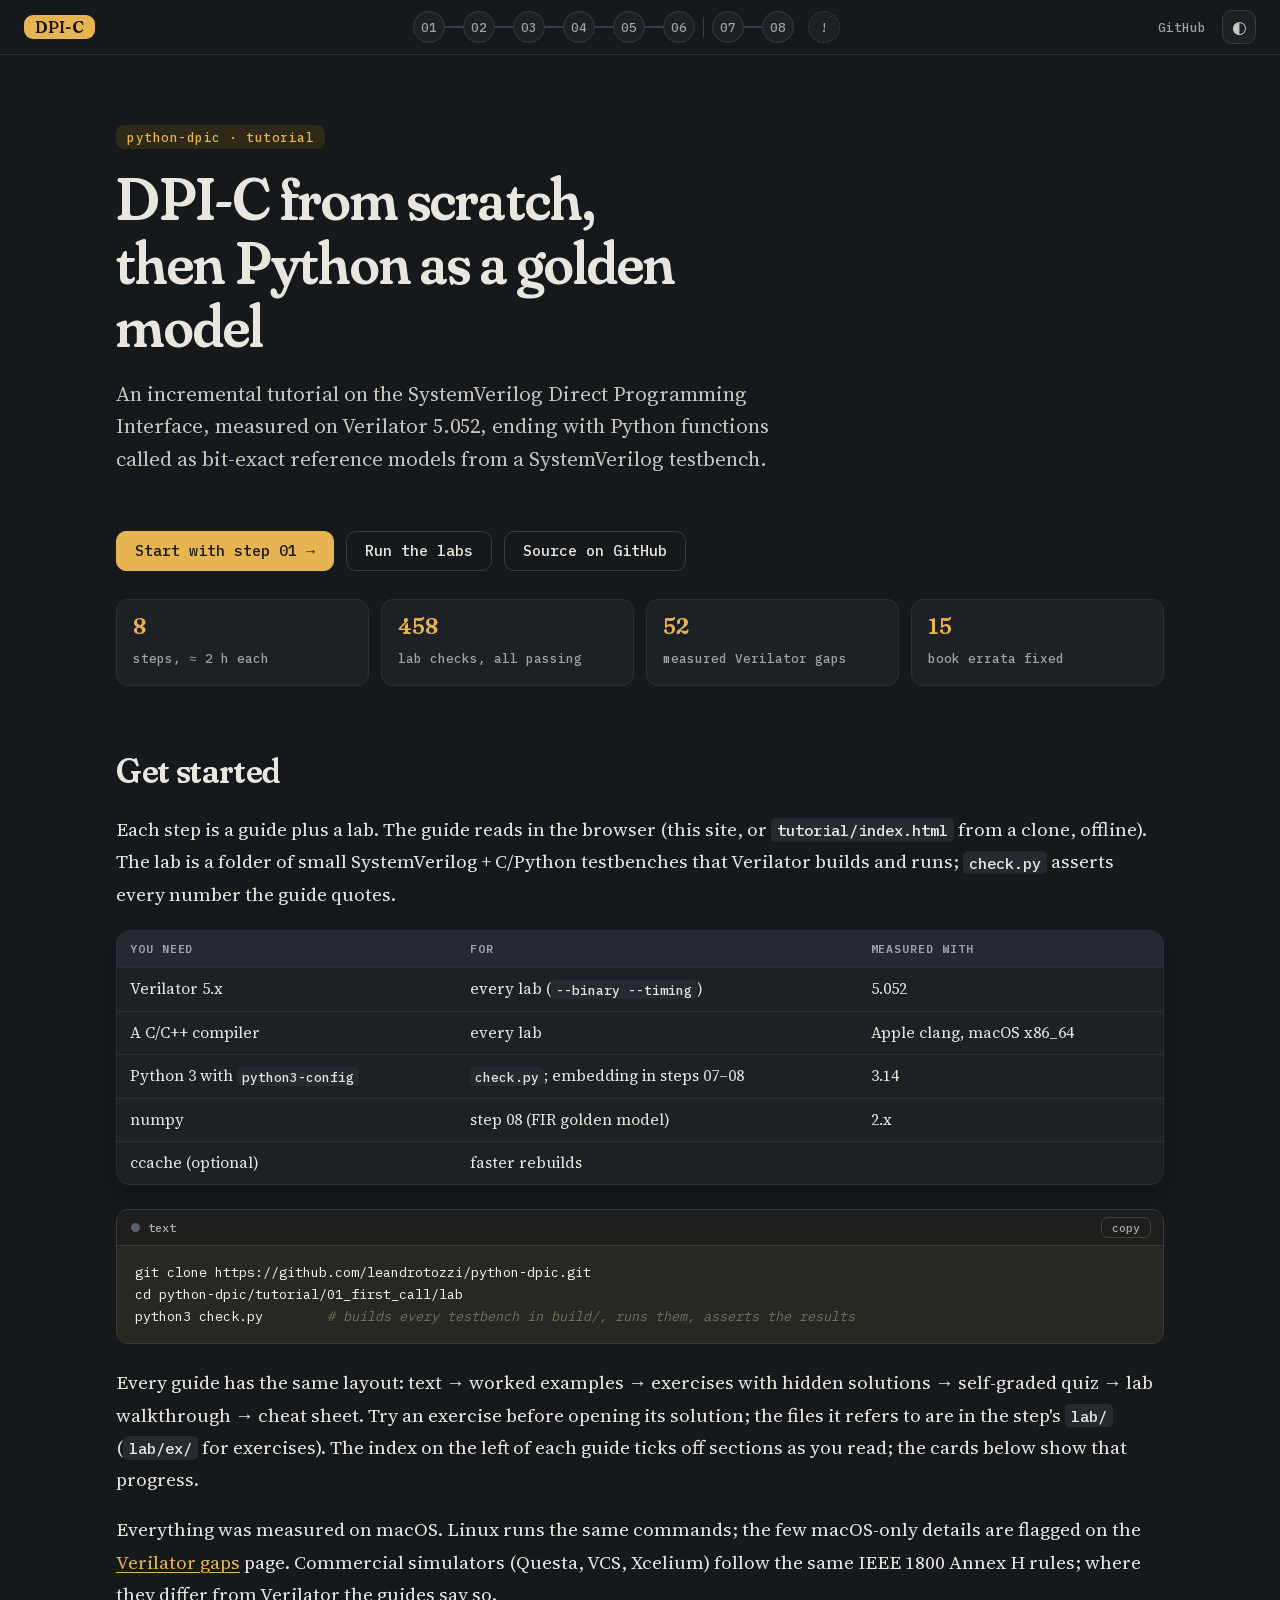
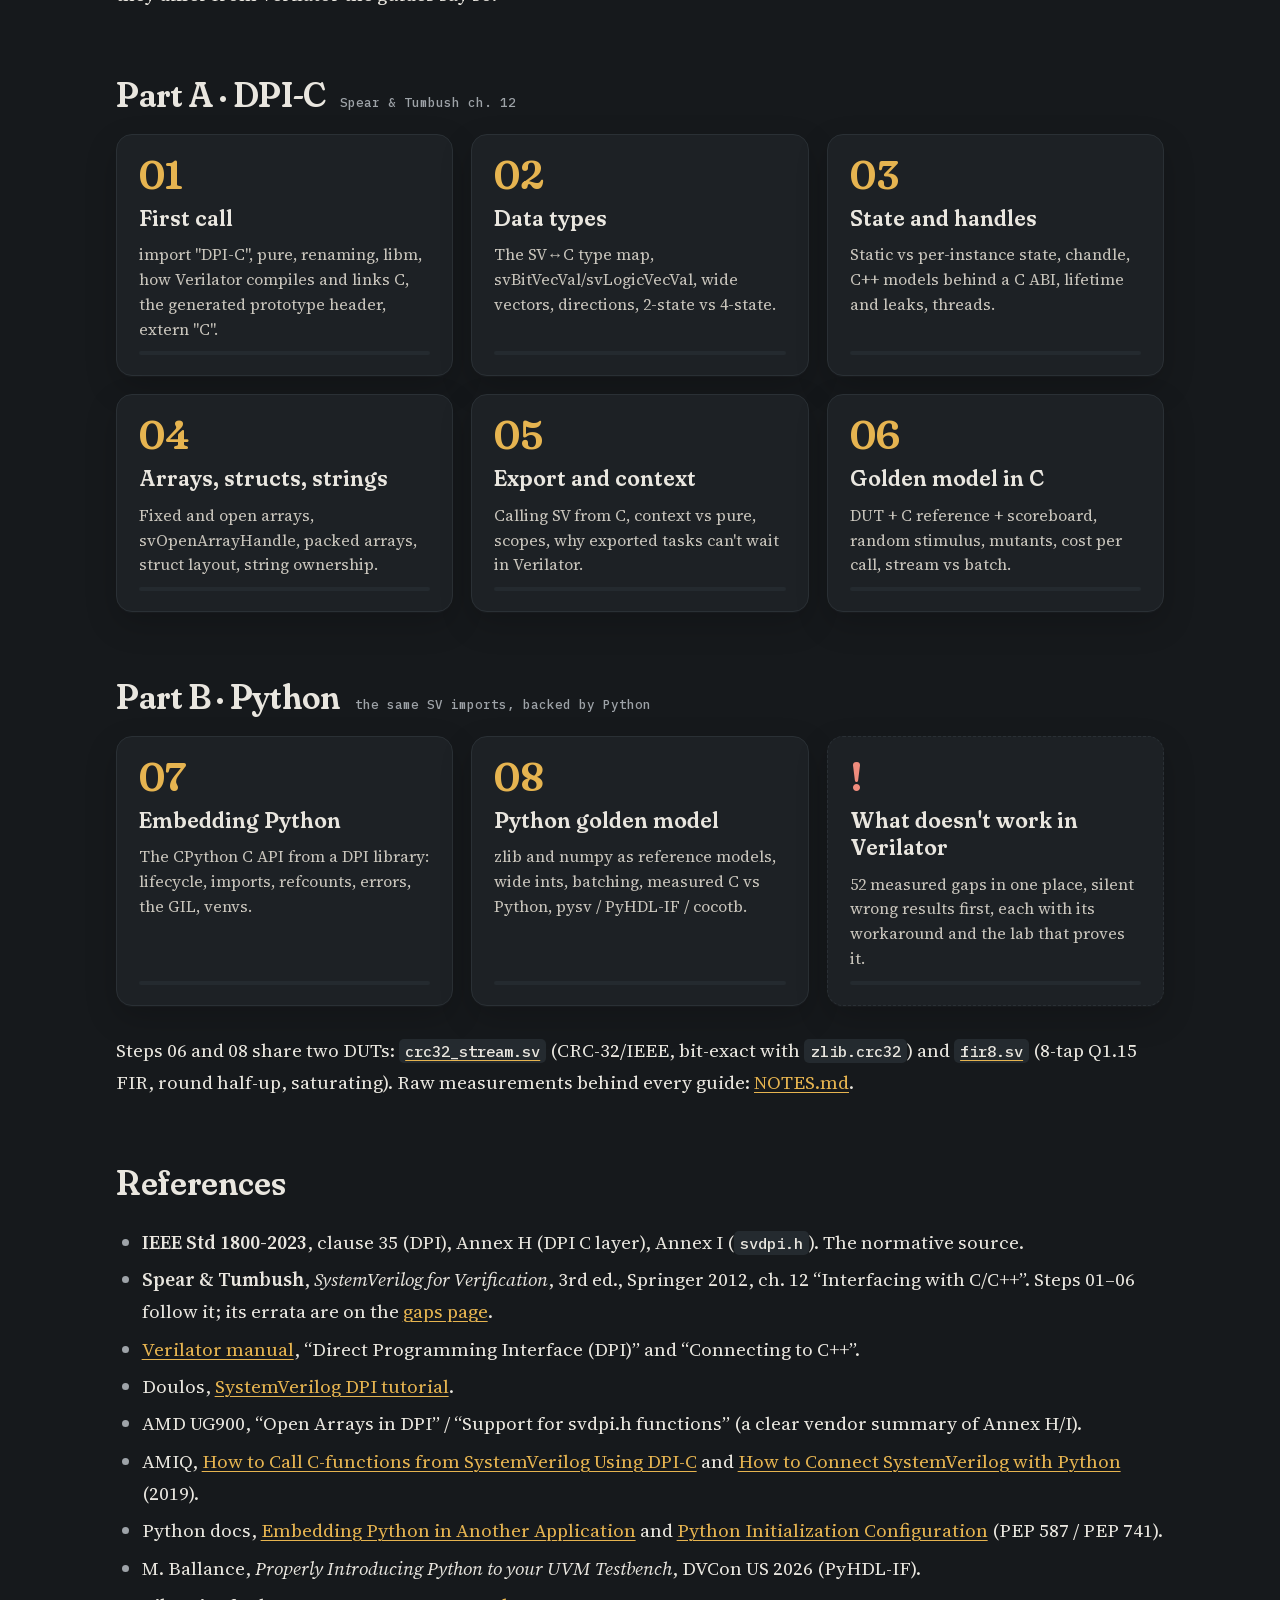
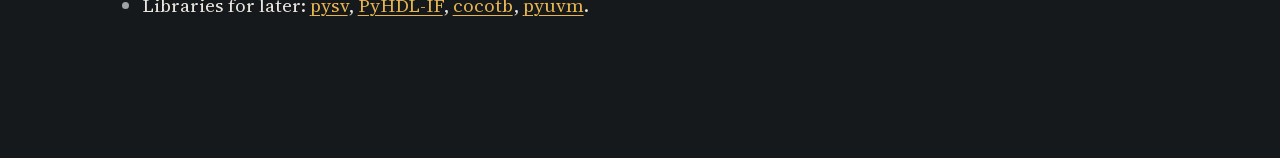
==== commit 5b40ecfa: "chore: centralize tutorial landing, add license, CI and Pages, move old examples to legacy" ====
--- a/tutorial/index.html
+++ b/tutorial/index.html
@@ -32,7 +32,12 @@
 .facts div{background:var(--surface);border:1px solid var(--line);border-radius:12px;padding:12px 16px}
 .facts b{display:block;font:600 22px var(--font-display);font-variation-settings:"SOFT" 100;color:var(--acc)}
 .facts span{font:500 12.5px var(--font-mono);color:var(--muted)}
-.how{margin-top:64px}
+.cta{display:flex;flex-wrap:wrap;gap:12px;margin:8px 0 0}
+.cta a{font:500 15px var(--font-mono);padding:9px 18px;border-radius:10px;border:1px solid var(--line-2);color:var(--ink);text-decoration:none}
+.cta a.go{background:var(--acc);border-color:var(--acc);color:var(--on-acc)}
+.cta a:hover{border-color:var(--acc)}
+.home h2{margin-top:64px}
+.home .part h2{margin:0}
 </style>
 </head>
 <body>
@@ -41,12 +46,29 @@
 <p class="kicker">python-dpic · tutorial</p>
 <h1>DPI-C from scratch, then Python as a golden model</h1>
 <p class="deck">An incremental tutorial on the SystemVerilog Direct Programming Interface, measured on Verilator 5.052, ending with Python functions called as bit-exact reference models from a SystemVerilog testbench.</p>
+<div class="cta"><a class="go" href="01_first_call/guide.html">Start with step 01 →</a><a href="#start">Run the labs</a><a href="https://github.com/leandrotozzi/python-dpic">Source on GitHub</a></div>
 <div class="facts">
   <div><b>8</b><span>steps, ≈ 2 h each</span></div>
   <div><b>458</b><span>lab checks, all passing</span></div>
   <div><b>52</b><span>measured Verilator gaps</span></div>
   <div><b>15</b><span>book errata fixed</span></div>
 </div>
+
+<h2 id="start">Get started</h2>
+<p>Each step is a guide plus a lab. The guide reads in the browser (this site, or <code>tutorial/index.html</code> from a clone, offline). The lab is a folder of small SystemVerilog + C/Python testbenches that Verilator builds and runs; <code>check.py</code> asserts every number the guide quotes.</p>
+<div class="tbl"><table>
+<tr><th>You need</th><th>For</th><th>Measured with</th></tr>
+<tr><td>Verilator 5.x</td><td>every lab (<code>--binary --timing</code>)</td><td>5.052</td></tr>
+<tr><td>A C/C++ compiler</td><td>every lab</td><td>Apple clang, macOS x86_64</td></tr>
+<tr><td>Python 3 with <code>python3-config</code></td><td><code>check.py</code>; embedding in steps 07–08</td><td>3.14</td></tr>
+<tr><td>numpy</td><td>step 08 (FIR golden model)</td><td>2.x</td></tr>
+<tr><td>ccache (optional)</td><td>faster rebuilds</td><td></td></tr>
+</table></div>
+<pre><code class="language-bash">git clone https://github.com/leandrotozzi/python-dpic.git
+cd python-dpic/tutorial/01_first_call/lab
+python3 check.py        <span class="c"># builds every testbench in build/, runs them, asserts the results</span></code></pre>
+<p>Every guide has the same layout: text → worked examples → exercises with hidden solutions → self-graded quiz → lab walkthrough → cheat sheet. Try an exercise before opening its solution; the files it refers to are in the step's <code>lab/</code> (<code>lab/ex/</code> for exercises). The index on the left of each guide ticks off sections as you read; the cards below show that progress.</p>
+<p>Everything was measured on macOS. Linux runs the same commands; the few macOS-only details are flagged on the <a href="verilator_gaps.html">Verilator gaps</a> page. Commercial simulators (Questa, VCS, Xcelium) follow the same IEEE 1800 Annex H rules; where they differ from Verilator the guides say so.</p>
 
 <div class="part"><h2>Part A · DPI-C</h2><span>Spear &amp; Tumbush ch. 12</span></div>
 <div class="cards">
@@ -65,11 +87,20 @@
   <a class="card gaps" href="verilator_gaps.html"><div class="top"><span class="num">!</span><span class="pct"></span></div><h3>What doesn't work in Verilator</h3><p>52 measured gaps in one place, silent wrong results first, each with its workaround and the lab that proves it.</p><div class="bar"><b></b></div></a>
 </div>
 
-<div class="how">
-<h2>How to use it</h2>
-<p>Read a step, try the exercises before opening the solutions, take the quiz, then run its lab: <code>cd tutorial/01_first_call/lab &amp;&amp; python3 check.py</code>. Every number in a guide is asserted there. The index on the left of each guide ticks off sections as you read them; this page shows that progress.</p>
-<p>Syllabus, toolchain and references: <a href="README.md">README.md</a> · raw notes: <a href="NOTES.md">NOTES.md</a>.</p>
-</div>
+<p style="margin-top:28px">Steps 06 and 08 share two DUTs: <a href="common/rtl/crc32_stream.sv"><code>crc32_stream.sv</code></a> (CRC-32/IEEE, bit-exact with <code>zlib.crc32</code>) and <a href="common/rtl/fir8.sv"><code>fir8.sv</code></a> (8-tap Q1.15 FIR, round half-up, saturating). Raw measurements behind every guide: <a href="NOTES.md">NOTES.md</a>.</p>
+
+<h2 id="references">References</h2>
+<ul>
+<li><b>IEEE Std 1800-2023</b>, clause 35 (DPI), Annex H (DPI C layer), Annex I (<code>svdpi.h</code>). The normative source.</li>
+<li><b>Spear &amp; Tumbush</b>, <i>SystemVerilog for Verification</i>, 3rd ed., Springer 2012, ch. 12 “Interfacing with C/C++”. Steps 01–06 follow it; its errata are on the <a href="verilator_gaps.html">gaps page</a>.</li>
+<li><a href="https://verilator.org/guide/latest/connecting.html">Verilator manual</a>, “Direct Programming Interface (DPI)” and “Connecting to C++”.</li>
+<li>Doulos, <a href="https://www.doulos.com/knowhow/systemverilog/systemverilog-tutorials/systemverilog-dpi-tutorial/">SystemVerilog DPI tutorial</a>.</li>
+<li>AMD UG900, “Open Arrays in DPI” / “Support for svdpi.h functions” (a clear vendor summary of Annex H/I).</li>
+<li>AMIQ, <a href="https://www.consulting.amiq.com/2019/01/30/how-to-call-c-functions-from-systemverilog-using-dpi-c/">How to Call C-functions from SystemVerilog Using DPI-C</a> and <a href="https://www.consulting.amiq.com/?p=5664">How to Connect SystemVerilog with Python</a> (2019).</li>
+<li>Python docs, <a href="https://docs.python.org/3/extending/embedding.html">Embedding Python in Another Application</a> and <a href="https://docs.python.org/3/c-api/init_config.html">Python Initialization Configuration</a> (PEP 587 / PEP 741).</li>
+<li>M. Ballance, <i>Properly Introducing Python to your UVM Testbench</i>, DVCon US 2026 (PyHDL-IF).</li>
+<li>Libraries for later: <a href="https://github.com/Kuree/pysv">pysv</a>, <a href="https://github.com/fvutils/pyhdl-if">PyHDL-IF</a>, <a href="https://www.cocotb.org">cocotb</a>, <a href="https://github.com/pyuvm/pyuvm">pyuvm</a>.</li>
+</ul>
 </main>
 </div>
 <script>
--- a/tutorial/assets/guide.css
+++ b/tutorial/assets/guide.css
@@ -70,6 +70,8 @@
 .gbar .map i{width:18px;height:1.5px;background:var(--line-2)}
 .gbar .map .sep{width:1px;height:20px;background:var(--line-2);margin:0 8px}
 .gbar .score{font:500 12.5px var(--font-mono);border-radius:999px;padding:3px 12px;background:var(--fpga-soft);color:var(--ok);white-space:nowrap}
+.gbar .gh{font:500 12.5px var(--font-mono);color:var(--muted);text-decoration:none}
+.gbar .gh:hover{color:var(--acc)}
 .gbar button{width:34px;height:34px;padding:0;display:grid;place-items:center;font-size:17px;border-radius:10px}
 .gbar .prog{position:absolute;left:0;bottom:-1px;height:3px;width:0;background:var(--acc);border-radius:0 3px 3px 0}
 @media (max-width:760px){.gbar{padding:10px 16px;gap:10px}.gbar .map a:not(.cur),.gbar .map i,.gbar .map .sep{display:none}}
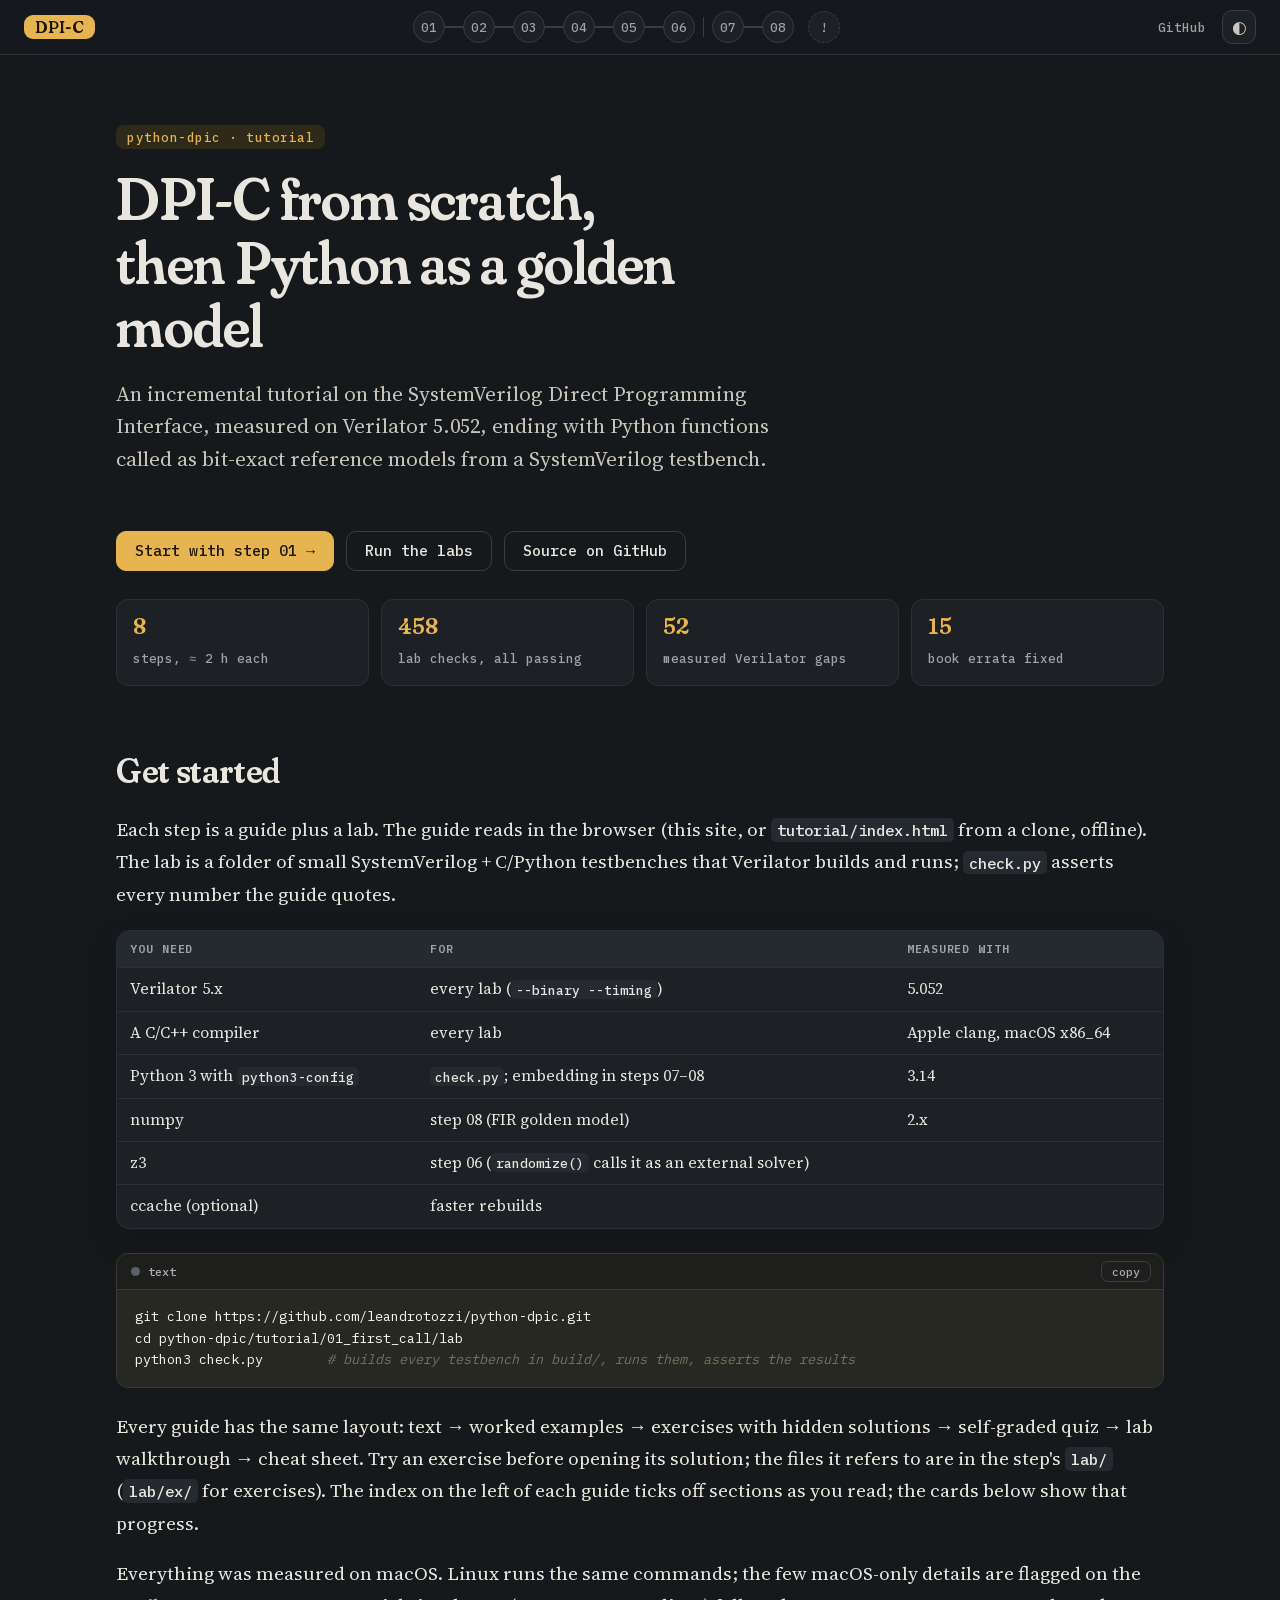
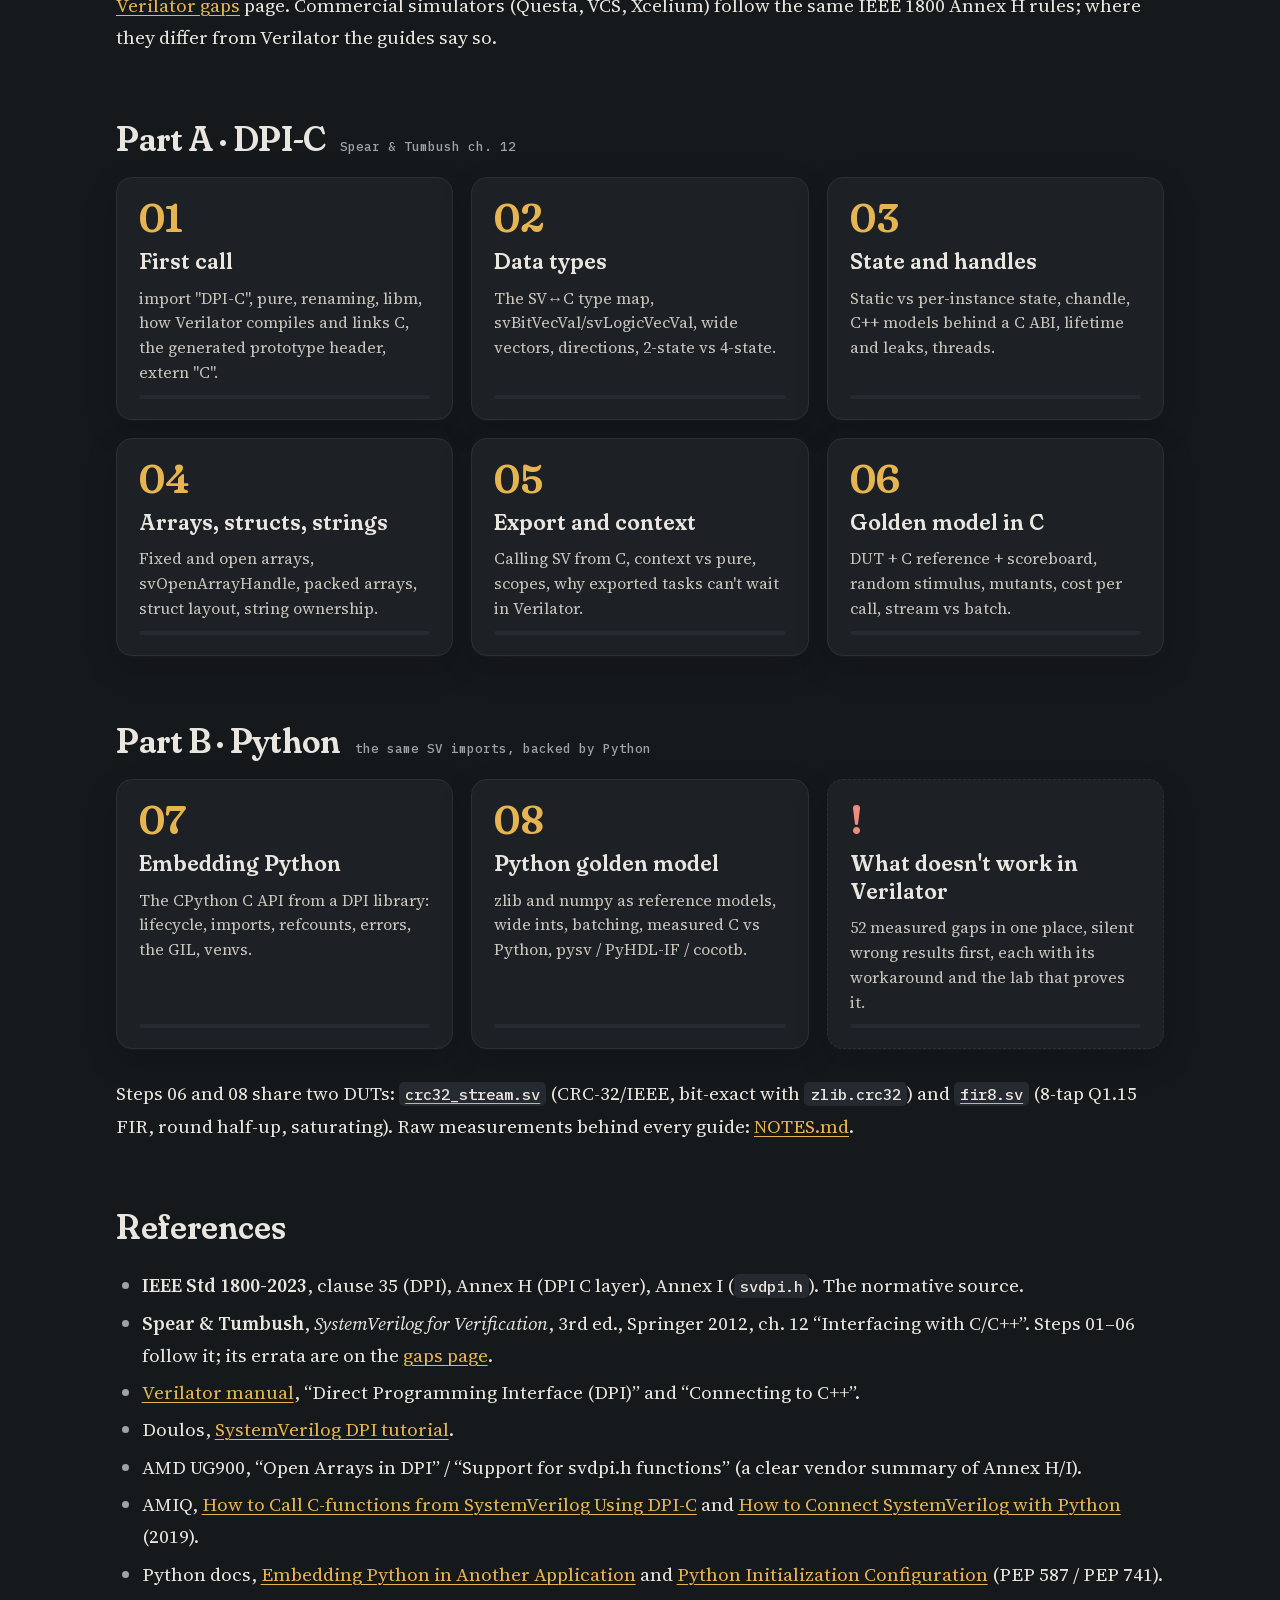
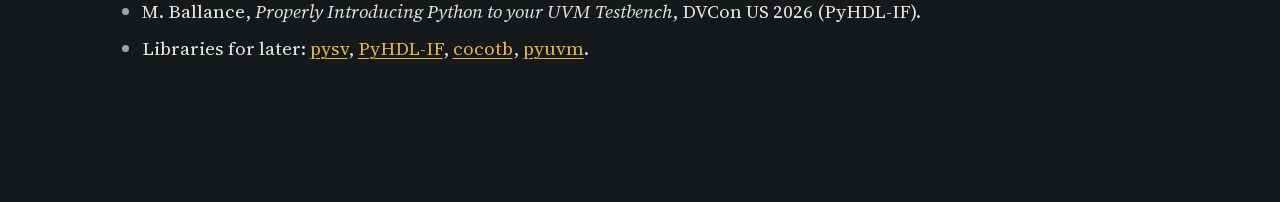
==== commit 7a47e5f6: "fix(ci): install z3 for step 06 randomize and document it" ====
--- a/tutorial/index.html
+++ b/tutorial/index.html
@@ -62,6 +62,7 @@
 <tr><td>A C/C++ compiler</td><td>every lab</td><td>Apple clang, macOS x86_64</td></tr>
 <tr><td>Python 3 with <code>python3-config</code></td><td><code>check.py</code>; embedding in steps 07–08</td><td>3.14</td></tr>
 <tr><td>numpy</td><td>step 08 (FIR golden model)</td><td>2.x</td></tr>
+<tr><td>z3</td><td>step 06 (<code>randomize()</code> calls it as an external solver)</td><td></td></tr>
 <tr><td>ccache (optional)</td><td>faster rebuilds</td><td></td></tr>
 </table></div>
 <pre><code class="language-bash">git clone https://github.com/leandrotozzi/python-dpic.git
